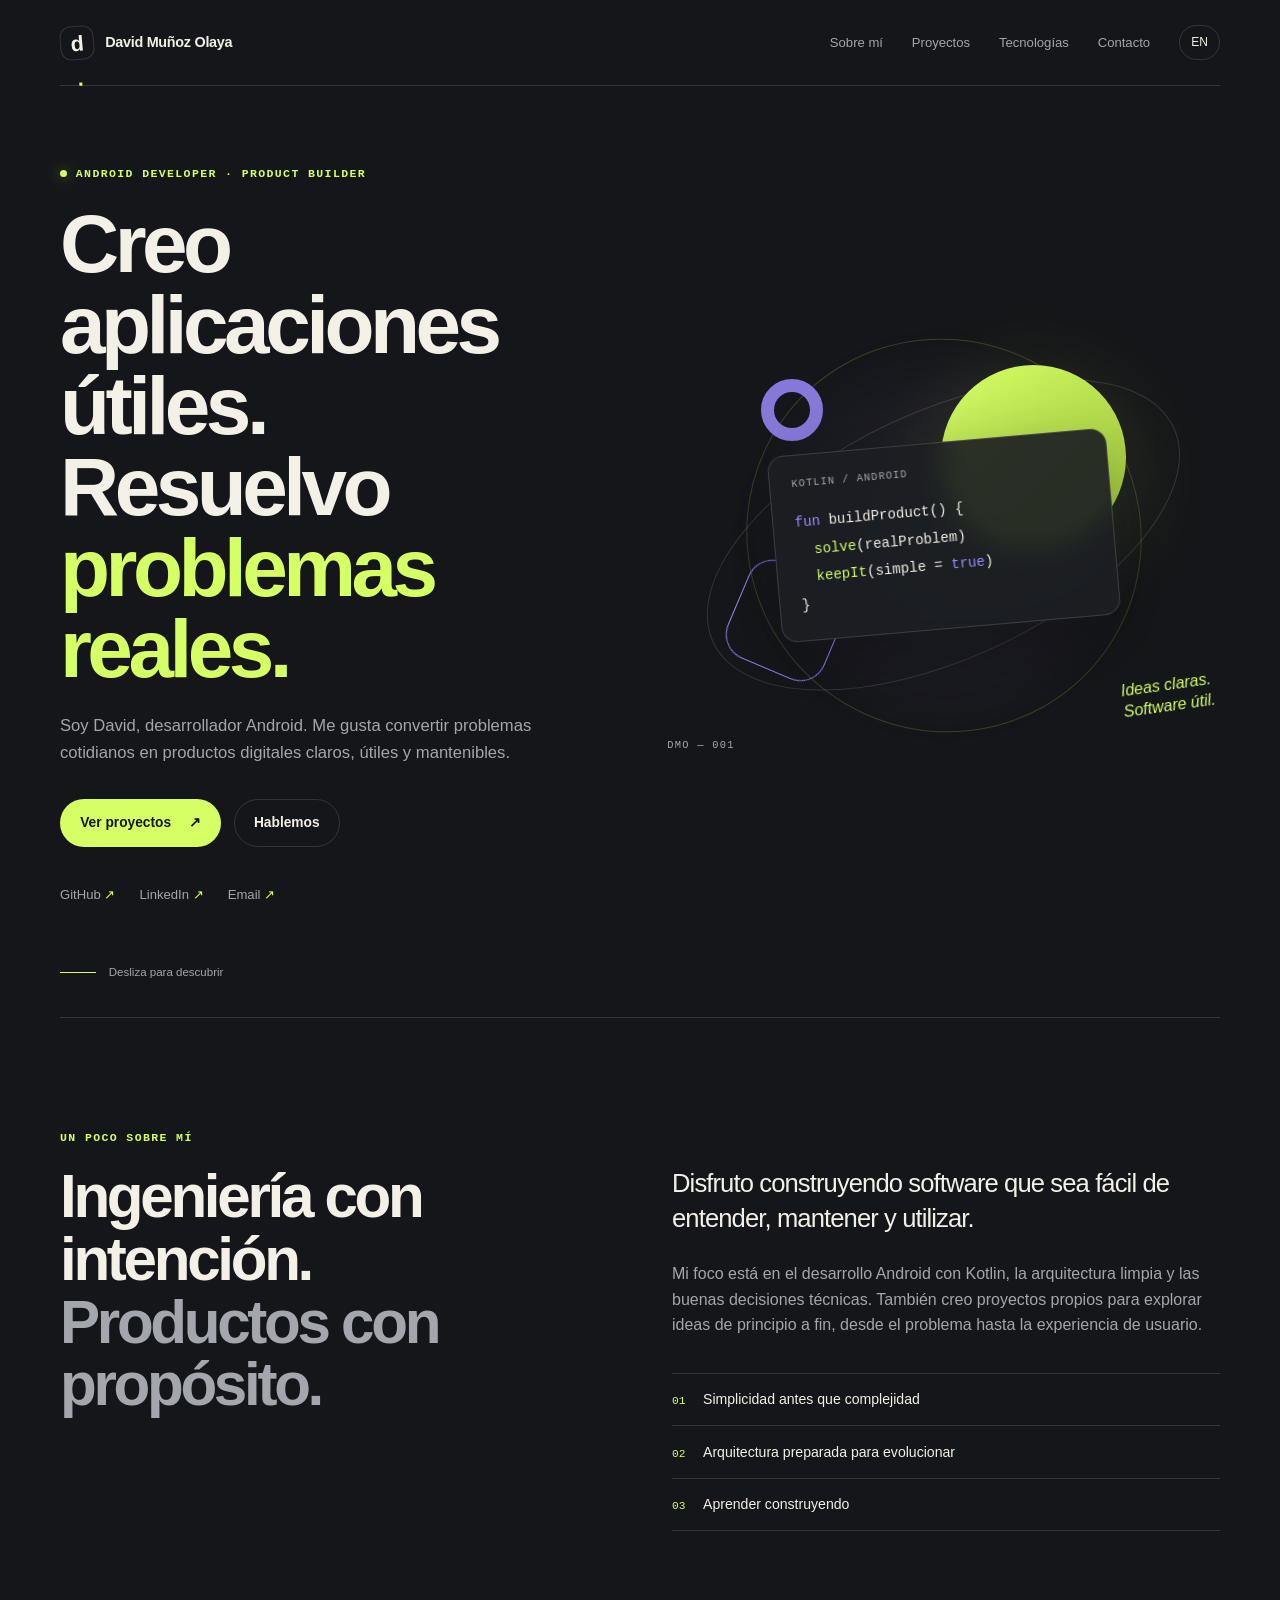
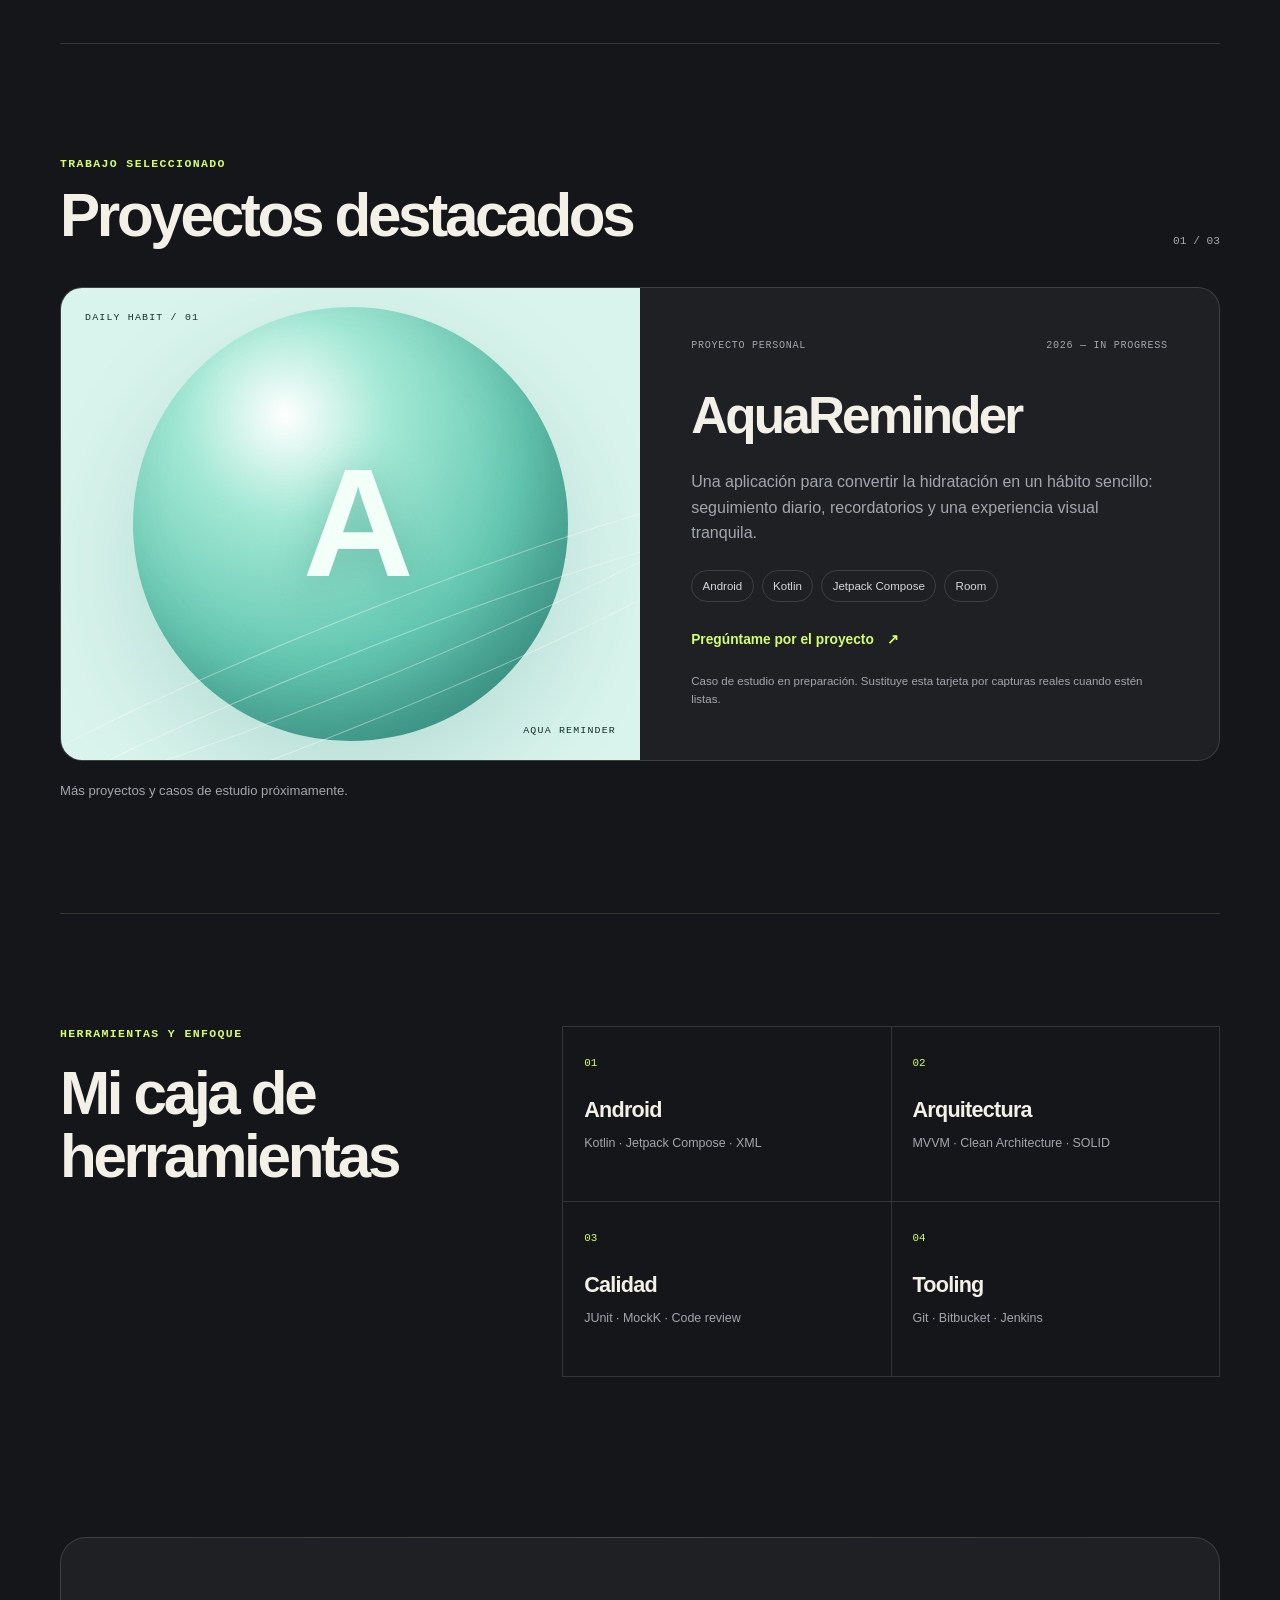
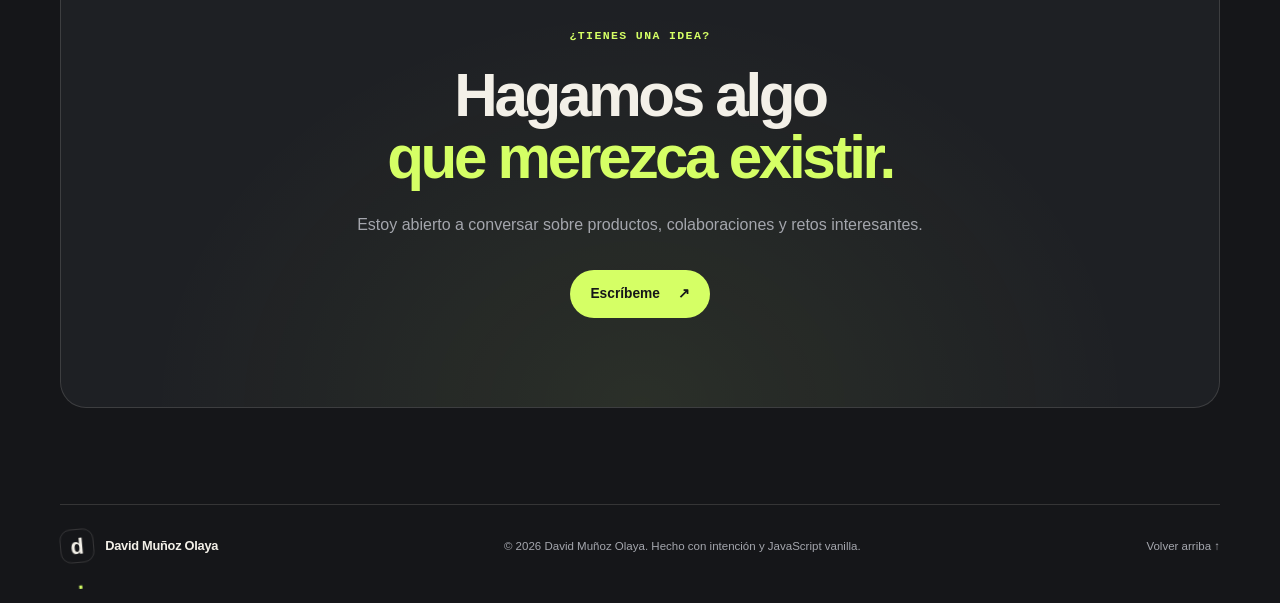
==== index.html @ 617e42a8 "Initial commit" ====
<!doctype html>
<html lang="es">
<head>
  <meta charset="utf-8">
  <meta name="viewport" content="width=device-width, initial-scale=1">
  <meta name="description" content="David Muñoz Olaya, Android Developer. Desarrollo aplicaciones útiles, soluciones mantenibles y productos digitales.">
  <meta name="theme-color" content="#151619">
  <meta property="og:title" content="David Muñoz Olaya — Android Developer">
  <meta property="og:description" content="Building useful apps. Solving real problems.">
  <meta property="og:type" content="website">
  <title>David Muñoz Olaya — Android Developer</title>
  <link rel="icon" href="assets/favicon.svg" type="image/svg+xml">
  <link rel="stylesheet" href="css/styles.css">
  <script src="js/main.js" defer></script>
</head>
<body>
  <a class="skip-link" href="#main" data-i18n="skip">Saltar al contenido</a>

  <header class="site-header">
    <a class="brand" href="#home" aria-label="David Muñoz Olaya, inicio">
      <span class="brand-mark" aria-hidden="true">d<span>.</span></span>
      <span>David Muñoz Olaya</span>
    </a>
    <button class="menu-toggle" type="button" aria-expanded="false" aria-controls="primary-nav">
      <span class="sr-only" data-i18n="menu">Abrir menú</span><span></span><span></span>
    </button>
    <nav class="primary-nav" id="primary-nav" aria-label="Navegación principal">
      <a href="#about" data-i18n="navAbout">Sobre mí</a>
      <a href="#projects" data-i18n="navProjects">Proyectos</a>
      <a href="#toolbox" data-i18n="navToolbox">Tecnologías</a>
      <a href="#contact" data-i18n="navContact">Contacto</a>
      <button class="language-toggle" type="button" aria-label="Switch language">EN</button>
    </nav>
  </header>

  <main id="main">
    <section class="hero section-wrap" id="home" aria-labelledby="hero-title">
      <div class="hero-copy">
        <p class="eyebrow"><span class="status-dot"></span><span data-i18n="eyebrow">ANDROID DEVELOPER · PRODUCT BUILDER</span></p>
        <h1 id="hero-title" data-i18n-html="heroTitle">Creo aplicaciones útiles.<br>Resuelvo <span class="accent">problemas reales.</span></h1>
        <p class="hero-description" data-i18n="heroDescription">Soy David, desarrollador Android. Me gusta convertir problemas cotidianos en productos digitales claros, útiles y mantenibles.</p>
        <div class="hero-actions">
          <a class="button button-primary" href="#projects"><span data-i18n="ctaProjects">Ver proyectos</span><span aria-hidden="true">↗</span></a>
          <a class="button button-secondary" href="#contact" data-i18n="ctaContact">Hablemos</a>
        </div>
        <div class="social-links" aria-label="Enlaces profesionales">
          <a href="https://github.com/" target="_blank" rel="noreferrer">GitHub <span aria-hidden="true">↗</span></a>
          <a href="https://www.linkedin.com/" target="_blank" rel="noreferrer">LinkedIn <span aria-hidden="true">↗</span></a>
          <!-- TODO: replace with your real email address -->
          <a href="mailto:hello@example.com" data-i18n="emailLink">Email <span aria-hidden="true">↗</span></a>
        </div>
      </div>

      <div class="hero-art" aria-label="Composición gráfica abstracta">
        <div class="orbit orbit-one"></div>
        <div class="orbit orbit-two"></div>
        <div class="shape shape-circle"></div>
        <div class="shape shape-square"></div>
        <div class="shape shape-ring"></div>
        <div class="code-card">
          <span class="code-card-label">KOTLIN / ANDROID</span>
          <code><span class="code-purple">fun</span> buildProduct() {<br>&nbsp;&nbsp;<span class="code-green">solve</span>(realProblem)<br>&nbsp;&nbsp;<span class="code-green">keepIt</span>(simple = <span class="code-purple">true</span>)<br>}</code>
        </div>
        <p class="art-note" data-i18n="artNote">Ideas claras.<br>Software útil.</p>
        <span class="art-index">DMO — 001</span>
      </div>
      <a class="scroll-cue" href="#about"><span class="scroll-line"></span><span data-i18n="scroll">Desliza para descubrir</span></a>
    </section>

    <section class="section section-wrap about-section" id="about">
      <div class="section-heading">
        <p class="eyebrow" data-i18n="aboutEyebrow">UN POCO SOBRE MÍ</p>
        <h2 data-i18n-html="aboutTitle">Ingeniería con intención.<br><span class="muted">Productos con propósito.</span></h2>
      </div>
      <div class="about-content">
        <p class="about-lead" data-i18n="aboutLead">Disfruto construyendo software que sea fácil de entender, mantener y utilizar.</p>
        <p class="body-copy" data-i18n="aboutBody">Mi foco está en el desarrollo Android con Kotlin, la arquitectura limpia y las buenas decisiones técnicas. También creo proyectos propios para explorar ideas de principio a fin, desde el problema hasta la experiencia de usuario.</p>
        <div class="principles">
          <div><span>01</span><strong data-i18n="principleOne">Simplicidad antes que complejidad</strong></div>
          <div><span>02</span><strong data-i18n="principleTwo">Arquitectura preparada para evolucionar</strong></div>
          <div><span>03</span><strong data-i18n="principleThree">Aprender construyendo</strong></div>
        </div>
      </div>
    </section>

    <section class="section section-wrap projects-section" id="projects">
      <div class="section-topline">
        <div>
          <p class="eyebrow" data-i18n="projectsEyebrow">TRABAJO SELECCIONADO</p>
          <h2 data-i18n="projectsTitle">Proyectos destacados</h2>
        </div>
        <span class="section-count">01 / 03</span>
      </div>
      <article class="project-card">
        <div class="project-visual aqua-visual">
          <div class="aqua-orb"></div>
          <div class="aqua-drop">A</div>
          <div class="aqua-label aqua-label-top">DAILY HABIT / 01</div>
          <div class="aqua-label aqua-label-bottom">AQUA REMINDER</div>
          <div class="water-line water-line-one"></div>
          <div class="water-line water-line-two"></div>
        </div>
        <div class="project-details">
          <div class="project-meta"><span data-i18n="personalProject">PROYECTO PERSONAL</span><span>2026 — IN PROGRESS</span></div>
          <h3>AquaReminder</h3>
          <p data-i18n="aquaDescription">Una aplicación para convertir la hidratación en un hábito sencillo: seguimiento diario, recordatorios y una experiencia visual tranquila.</p>
          <ul class="tag-list" aria-label="Tecnologías">
            <li>Android</li><li>Kotlin</li><li>Jetpack Compose</li><li>Room</li>
          </ul>
          <a class="text-link" href="mailto:hello@example.com?subject=AquaReminder" data-i18n="aquaLink">Pregúntame por el proyecto <span aria-hidden="true">↗</span></a>
          <p class="project-note" data-i18n="projectNote">Caso de estudio en preparación. Sustituye esta tarjeta por capturas reales cuando estén listas.</p>
        </div>
      </article>
      <p class="coming-soon" data-i18n="moreProjects">Más proyectos y casos de estudio próximamente.</p>
    </section>

    <section class="section section-wrap toolbox-section" id="toolbox">
      <div class="section-heading">
        <p class="eyebrow" data-i18n="toolboxEyebrow">HERRAMIENTAS Y ENFOQUE</p>
        <h2 data-i18n="toolboxTitle">Mi caja de herramientas</h2>
      </div>
      <div class="toolbox-grid">
        <article class="toolbox-item"><span class="toolbox-number">01</span><h3>Android</h3><p>Kotlin · Jetpack Compose · XML</p></article>
        <article class="toolbox-item"><span class="toolbox-number">02</span><h3 data-i18n="toolboxArchitecture">Arquitectura</h3><p>MVVM · Clean Architecture · SOLID</p></article>
        <article class="toolbox-item"><span class="toolbox-number">03</span><h3 data-i18n="toolboxQuality">Calidad</h3><p>JUnit · MockK · Code review</p></article>
        <article class="toolbox-item"><span class="toolbox-number">04</span><h3>Tooling</h3><p>Git · Bitbucket · Jenkins</p></article>
      </div>
    </section>

    <section class="contact-section section-wrap" id="contact">
      <p class="eyebrow" data-i18n="contactEyebrow">¿TIENES UNA IDEA?</p>
      <h2 data-i18n-html="contactTitle">Hagamos algo<br><span class="accent">que merezca existir.</span></h2>
      <p data-i18n="contactDescription">Estoy abierto a conversar sobre productos, colaboraciones y retos interesantes.</p>
      <a class="button button-primary" href="mailto:hello@example.com" data-i18n="contactCta">Escríbeme <span aria-hidden="true">↗</span></a>
    </section>
  </main>

  <footer class="site-footer section-wrap">
    <a class="brand" href="#home"><span class="brand-mark">d<span>.</span></span><span>David Muñoz Olaya</span></a>
    <p>© <span id="year"></span> David Muñoz Olaya. <span data-i18n="footer">Hecho con intención y JavaScript vanilla.</span></p>
    <a href="#home" class="back-top" data-i18n="backTop">Volver arriba ↑</a>
  </footer>
</body>
</html>
---- css/styles.css ----
:root {
  color-scheme: dark;
  --bg: #151619;
  --surface: #1e2024;
  --surface-raised: #25272d;
  --text: #f3f0e8;
  --muted: #a4a6ad;
  --line: rgba(243, 240, 232, .14);
  --lime: #d5ff65;
  --violet: #9b8afb;
  --font-display: "Space Grotesk", "Arial", sans-serif;
  --font-body: "Inter", "Helvetica Neue", sans-serif;
  --font-mono: "SFMono-Regular", Consolas, monospace;
  --wrap: 1160px;
}
* { box-sizing: border-box; }
html { scroll-behavior: smooth; scroll-padding-top: 90px; }
body { margin: 0; background: var(--bg); color: var(--text); font-family: var(--font-body); line-height: 1.6; }
a { color: inherit; text-decoration: none; }
button { font: inherit; }
::selection { background: var(--lime); color: var(--bg); }
.skip-link { position: absolute; top: -60px; left: 1rem; z-index: 100; padding: .75rem 1rem; background: var(--lime); color: var(--bg); }
.skip-link:focus { top: 1rem; }
.sr-only { position: absolute; width: 1px; height: 1px; padding: 0; margin: -1px; overflow: hidden; clip: rect(0,0,0,0); white-space: nowrap; border: 0; }
.section-wrap { width: min(var(--wrap), calc(100% - 3rem)); margin-inline: auto; }
.site-header { width: min(var(--wrap), calc(100% - 3rem)); height: 86px; margin-inline: auto; display: flex; align-items: center; justify-content: space-between; border-bottom: 1px solid var(--line); }
.brand { display: inline-flex; align-items: center; gap: .7rem; font-size: .9rem; font-weight: 650; letter-spacing: -.02em; }
.brand-mark { display: grid; place-items: center; width: 34px; height: 34px; border: 1px solid var(--line); border-radius: 11px; font-family: var(--font-display); font-size: 1.35rem; font-weight: 700; transform: rotate(-5deg); }
.brand-mark span { color: var(--lime); }
.primary-nav { display: flex; align-items: center; gap: 1.8rem; font-size: .82rem; color: var(--muted); }
.primary-nav a:hover, .social-links a:hover, .back-top:hover { color: var(--lime); }
.language-toggle { border: 1px solid var(--line); border-radius: 999px; padding: .45rem .7rem; color: var(--text); background: transparent; cursor: pointer; font-size: .75rem; }
.menu-toggle { display: none; }
.hero { min-height: min(760px, calc(100svh - 86px)); display: grid; grid-template-columns: 1.02fr .98fr; align-items: center; position: relative; padding-block: 5rem 7rem; gap: 2rem; }
.hero-copy { position: relative; z-index: 2; animation: enter-up .8s both; }
.eyebrow { margin: 0 0 1.3rem; color: var(--lime); font: 600 .72rem/1.4 var(--font-mono); letter-spacing: .12em; }
.status-dot { display: inline-block; width: 7px; height: 7px; margin-right: .55rem; border-radius: 50%; background: var(--lime); box-shadow: 0 0 14px #d5ff6580; }
h1, h2, h3, p { margin-top: 0; }
h1, h2, h3 { font-family: var(--font-display); letter-spacing: -.055em; }
h1 { max-width: 720px; margin-bottom: 1.5rem; font-size: clamp(3.2rem, 6.4vw, 6.2rem); line-height: .99; font-weight: 650; }
.accent { color: var(--lime); }
.hero-description { max-width: 510px; color: var(--muted); font-size: clamp(1rem, 1.3vw, 1.12rem); }
.hero-actions { display: flex; flex-wrap: wrap; gap: .8rem; margin-top: 2rem; }
.button { min-height: 48px; display: inline-flex; align-items: center; justify-content: center; gap: 1.1rem; padding: .75rem 1.2rem; border: 1px solid transparent; border-radius: 999px; font-size: .86rem; font-weight: 650; transition: transform .2s ease, background .2s ease, border-color .2s ease; }
.button:hover { transform: translateY(-3px); }
.button-primary { background: var(--lime); color: var(--bg); }
.button-primary:hover { background: #e2ff91; }
.button-secondary { border-color: var(--line); }
.button-secondary:hover { border-color: var(--lime); }
.social-links { display: flex; gap: 1.5rem; margin-top: 2.3rem; color: var(--muted); font-size: .82rem; }
.social-links span { color: var(--lime); }
.hero-art { position: relative; min-height: 460px; display: grid; place-items: center; isolation: isolate; }
.hero-art::before { content: ""; position: absolute; width: 75%; aspect-ratio: 1; border-radius: 50%; background: radial-gradient(circle, #d5ff651a 0, #9b8afb0d 42%, transparent 70%); filter: blur(8px); z-index: -2; }
.orbit { position: absolute; border: 1px solid var(--line); border-radius: 50%; transform: rotate(-25deg); }
.orbit-one { width: 92%; height: 54%; animation: orbit-drift 14s ease-in-out infinite alternate; }
.orbit-two { width: 72%; height: 85%; transform: rotate(38deg); border-color: #d5ff652e; animation: orbit-drift 17s ease-in-out infinite alternate-reverse; }
.shape { position: absolute; will-change: transform; }
.shape-circle { width: 185px; aspect-ratio: 1; top: 13%; right: 17%; border-radius: 50%; background: linear-gradient(135deg, var(--lime), #a2c83c); box-shadow: 0 20px 90px #d5ff6526; animation: float 7s ease-in-out infinite; }
.shape-square { width: 105px; height: 105px; left: 12%; bottom: 20%; border: 1px solid var(--violet); border-radius: 26px; transform: rotate(23deg); animation: square-float 9s ease-in-out infinite; }
.shape-ring { width: 62px; aspect-ratio: 1; left: 17%; top: 16%; border: 13px solid var(--violet); border-radius: 50%; opacity: .85; animation: float 6s ease-in-out infinite reverse; }
.code-card { position: relative; z-index: 1; width: min(340px, 82%); padding: 1.35rem; border: 1px solid #ffffff24; border-radius: 16px; background: #1b1d21e8; box-shadow: 0 25px 80px #0005; transform: rotate(-5deg); backdrop-filter: blur(12px); animation: card-enter 1s .15s both; }
.code-card-label { display: block; margin-bottom: 1.2rem; color: var(--muted); font: .65rem var(--font-mono); letter-spacing: .1em; }
.code-card code { font: .88rem/1.9 var(--font-mono); }
.code-purple { color: var(--violet); }.code-green { color: var(--lime); }
.art-note { position: absolute; right: 1%; bottom: 7%; color: var(--lime); font: italic 1rem/1.3 var(--font-display); transform: rotate(-8deg); }
.art-index { position: absolute; left: 0; bottom: 3%; color: var(--muted); font: .65rem var(--font-mono); letter-spacing: .12em; }
.scroll-cue { position: absolute; bottom: 2.2rem; left: 0; display: flex; align-items: center; gap: .8rem; color: var(--muted); font-size: .72rem; }
.scroll-line { width: 36px; height: 1px; background: var(--lime); }
.section { padding-block: 7rem; border-top: 1px solid var(--line); }
.section-heading { max-width: 720px; }
h2 { margin-bottom: 0; font-size: clamp(2.4rem, 4.7vw, 4.5rem); line-height: 1.04; }
.muted { color: var(--muted); }
.about-section { display: grid; grid-template-columns: 1fr 1fr; gap: 4rem; }
.about-content { padding-top: 2.3rem; }
.about-lead { font: 500 clamp(1.3rem, 2vw, 1.8rem)/1.35 var(--font-display); letter-spacing: -.035em; }
.body-copy { color: var(--muted); max-width: 590px; }
.principles { margin-top: 2.2rem; border-top: 1px solid var(--line); }
.principles div { display: flex; gap: 1.1rem; align-items: baseline; padding: .9rem 0; border-bottom: 1px solid var(--line); font-size: .88rem; }
.principles span { color: var(--lime); font: .7rem var(--font-mono); }
.principles strong { font-weight: 500; }
.projects-section { border-top: 1px solid var(--line); }
.section-topline { display: flex; align-items: end; justify-content: space-between; margin-bottom: 2.5rem; }
.section-topline .eyebrow { margin-bottom: .8rem; }
.section-count { color: var(--muted); font: .7rem var(--font-mono); }
.project-card { display: grid; grid-template-columns: 1fr 1fr; min-height: 420px; border: 1px solid var(--line); border-radius: 22px; overflow: hidden; background: var(--surface); }
.project-visual { position: relative; min-height: 360px; overflow: hidden; background: #d9f4ec; color: #152d2a; display: grid; place-items: center; isolation: isolate; }
.aqua-orb { position: absolute; width: 75%; aspect-ratio: 1; border-radius: 50%; background: radial-gradient(circle at 35% 25%, #fff 0, #a2e8d4 24%, #65c8b2 57%, #2c8279 100%); box-shadow: inset -25px -35px 60px #174f4730, 0 40px 100px #2c827930; animation: aqua-breathe 7s ease-in-out infinite; }
.aqua-drop { position: relative; z-index: 1; font: 600 clamp(5rem, 12vw, 10rem)/1 var(--font-display); letter-spacing: -.1em; color: #f3fff9; text-shadow: 0 8px 40px #1c70634d; }
.aqua-label { position: absolute; z-index: 2; font: .62rem var(--font-mono); letter-spacing: .12em; }
.aqua-label-top { top: 1.5rem; left: 1.5rem; }.aqua-label-bottom { bottom: 1.5rem; right: 1.5rem; }
.water-line { position: absolute; width: 140%; height: 70px; border: 1px solid #ffffff65; border-radius: 50%; transform: rotate(-22deg); }
.water-line-one { bottom: 15%; }.water-line-two { bottom: 7%; }
.project-details { align-self: center; padding: clamp(1.5rem, 4vw, 3.2rem); }
.project-meta { display: flex; flex-wrap: wrap; gap: .6rem 1rem; justify-content: space-between; color: var(--muted); font: .63rem var(--font-mono); letter-spacing: .07em; }
.project-details h3 { margin: 1.5rem 0 .8rem; font-size: clamp(2.3rem, 4vw, 3.8rem); }
.project-details > p:not(.project-note) { color: var(--muted); }
.tag-list { display: flex; flex-wrap: wrap; gap: .5rem; padding: 0; margin: 1.5rem 0; list-style: none; }
.tag-list li { padding: .35rem .65rem; border: 1px solid var(--line); border-radius: 999px; color: #d6d7dc; font-size: .72rem; }
.text-link { display: inline-flex; gap: .8rem; color: var(--lime); font-size: .86rem; font-weight: 600; }
.project-note { margin: 1.3rem 0 0; color: var(--muted); font-size: .72rem; }
.coming-soon { margin: 1.2rem 0 0; color: var(--muted); font-size: .82rem; }
.toolbox-section { display: grid; grid-template-columns: .8fr 1.2fr; gap: 4rem; }
.toolbox-grid { display: grid; grid-template-columns: repeat(2, 1fr); border-top: 1px solid var(--line); border-left: 1px solid var(--line); }
.toolbox-item { min-height: 175px; padding: 1.3rem; border-right: 1px solid var(--line); border-bottom: 1px solid var(--line); }
.toolbox-number { color: var(--lime); font: .68rem var(--font-mono); }
.toolbox-item h3 { margin: 1.2rem 0 .4rem; font-size: 1.35rem; letter-spacing: -.035em; }
.toolbox-item p { margin: 0; color: var(--muted); font-size: .78rem; }
.contact-section { margin-block: 3rem 6rem; padding: clamp(2rem, 7vw, 6rem); text-align: center; border: 1px solid var(--line); border-radius: 26px; background: radial-gradient(ellipse at 50% 100%, #d5ff6512, transparent 60%), var(--surface); }
.contact-section h2 { margin-bottom: 1.4rem; }
.contact-section > p:not(.eyebrow) { color: var(--muted); margin-bottom: 2rem; }
.site-footer { display: flex; align-items: center; justify-content: space-between; gap: 1rem; padding-block: 1.5rem 2.5rem; border-top: 1px solid var(--line); color: var(--muted); font-size: .72rem; }
.site-footer p { margin: 0; }.site-footer .brand { color: var(--text); font-size: .8rem; }.back-top { white-space: nowrap; }
.reveal { opacity: 0; transform: translateY(22px); transition: opacity .7s ease, transform .7s cubic-bezier(.2,.7,.2,1); }
.reveal.is-visible { opacity: 1; transform: translateY(0); }
:focus-visible { outline: 2px solid var(--lime); outline-offset: 4px; }
@keyframes enter-up { from { opacity: 0; transform: translateY(24px); } to { opacity: 1; transform: translateY(0); } }
@keyframes card-enter { from { opacity: 0; transform: translateY(18px) rotate(-5deg); } to { opacity: 1; transform: translateY(0) rotate(-5deg); } }
@keyframes float { 0%,100% { translate: 0 0; } 50% { translate: 0 -18px; } }
@keyframes square-float { 0%,100% { translate: 0 0; rotate: 23deg; } 50% { translate: 10px -15px; rotate: 35deg; } }
@keyframes orbit-drift { from { translate: -8px 3px; scale: .98; } to { translate: 8px -4px; scale: 1.02; } }
@keyframes aqua-breathe { 0%,100% { transform: scale(.97) translateY(0); } 50% { transform: scale(1.03) translateY(-8px); } }
@media (max-width: 850px) {
  .hero { grid-template-columns: 1fr; padding-top: 5rem; gap: 1rem; }
  .hero-art { min-height: 380px; }
  .hero-copy { max-width: 760px; }
  .about-section, .toolbox-section { grid-template-columns: 1fr; gap: 2rem; }
  .about-content { padding-top: 0; }
  .project-card { grid-template-columns: 1fr; }
  .project-visual { min-height: 320px; }
  .toolbox-section .section-heading { max-width: 650px; }
}
@media (max-width: 620px) {
  .section-wrap, .site-header { width: min(100% - 2rem, var(--wrap)); }
  .site-header { height: 72px; }
  .menu-toggle { display: flex; flex-direction: column; gap: 5px; padding: .7rem; border: 1px solid var(--line); border-radius: 10px; background: transparent; }
  .menu-toggle > span:not(.sr-only) { display: block; width: 18px; height: 1px; background: var(--text); }
  .primary-nav { display: none; position: absolute; top: 72px; left: 1rem; right: 1rem; z-index: 10; padding: 1rem; flex-direction: column; align-items: stretch; gap: 0; background: var(--surface-raised); border: 1px solid var(--line); border-radius: 14px; }
  .primary-nav.is-open { display: flex; }
  .primary-nav a, .primary-nav button { padding: .8rem; }
  .language-toggle { align-self: flex-start; margin: .5rem .8rem; }
  .hero { min-height: auto; padding-block: 4.5rem 5rem; }
  h1 { font-size: clamp(3.05rem, 14vw, 5rem); }
  .hero-art { min-height: 300px; }
  .shape-circle { width: 140px; }.shape-square { width: 75px; height: 75px; border-radius: 18px; }.shape-ring { width: 45px; border-width: 9px; }
  .code-card { width: min(300px, 84%); padding: 1rem; }.code-card code { font-size: .75rem; }
  .art-note { font-size: .82rem; }.scroll-cue { bottom: 1.4rem; }
  .section { padding-block: 4.5rem; }
  .section-topline { align-items: start; gap: 1rem; }
  .section-count { padding-top: .3rem; }
  .project-visual { min-height: 270px; }
  .project-details { padding: 1.4rem; }
  .project-meta { font-size: .58rem; }
  .toolbox-grid { grid-template-columns: 1fr 1fr; }
  .toolbox-item { min-height: 155px; padding: .9rem; }
  .toolbox-item h3 { font-size: 1.1rem; }
  .toolbox-item p { font-size: .7rem; }
  .contact-section { margin-block: 1rem 3rem; padding: 2.2rem 1.2rem; }
  .site-footer { flex-wrap: wrap; }
  .site-footer p { order: 3; width: 100%; }
}
@media (prefers-reduced-motion: reduce) {
  *, *::before, *::after { scroll-behavior: auto !important; animation-duration: .01ms !important; animation-iteration-count: 1 !important; transition-duration: .01ms !important; }
  .reveal { opacity: 1; transform: none; }
}
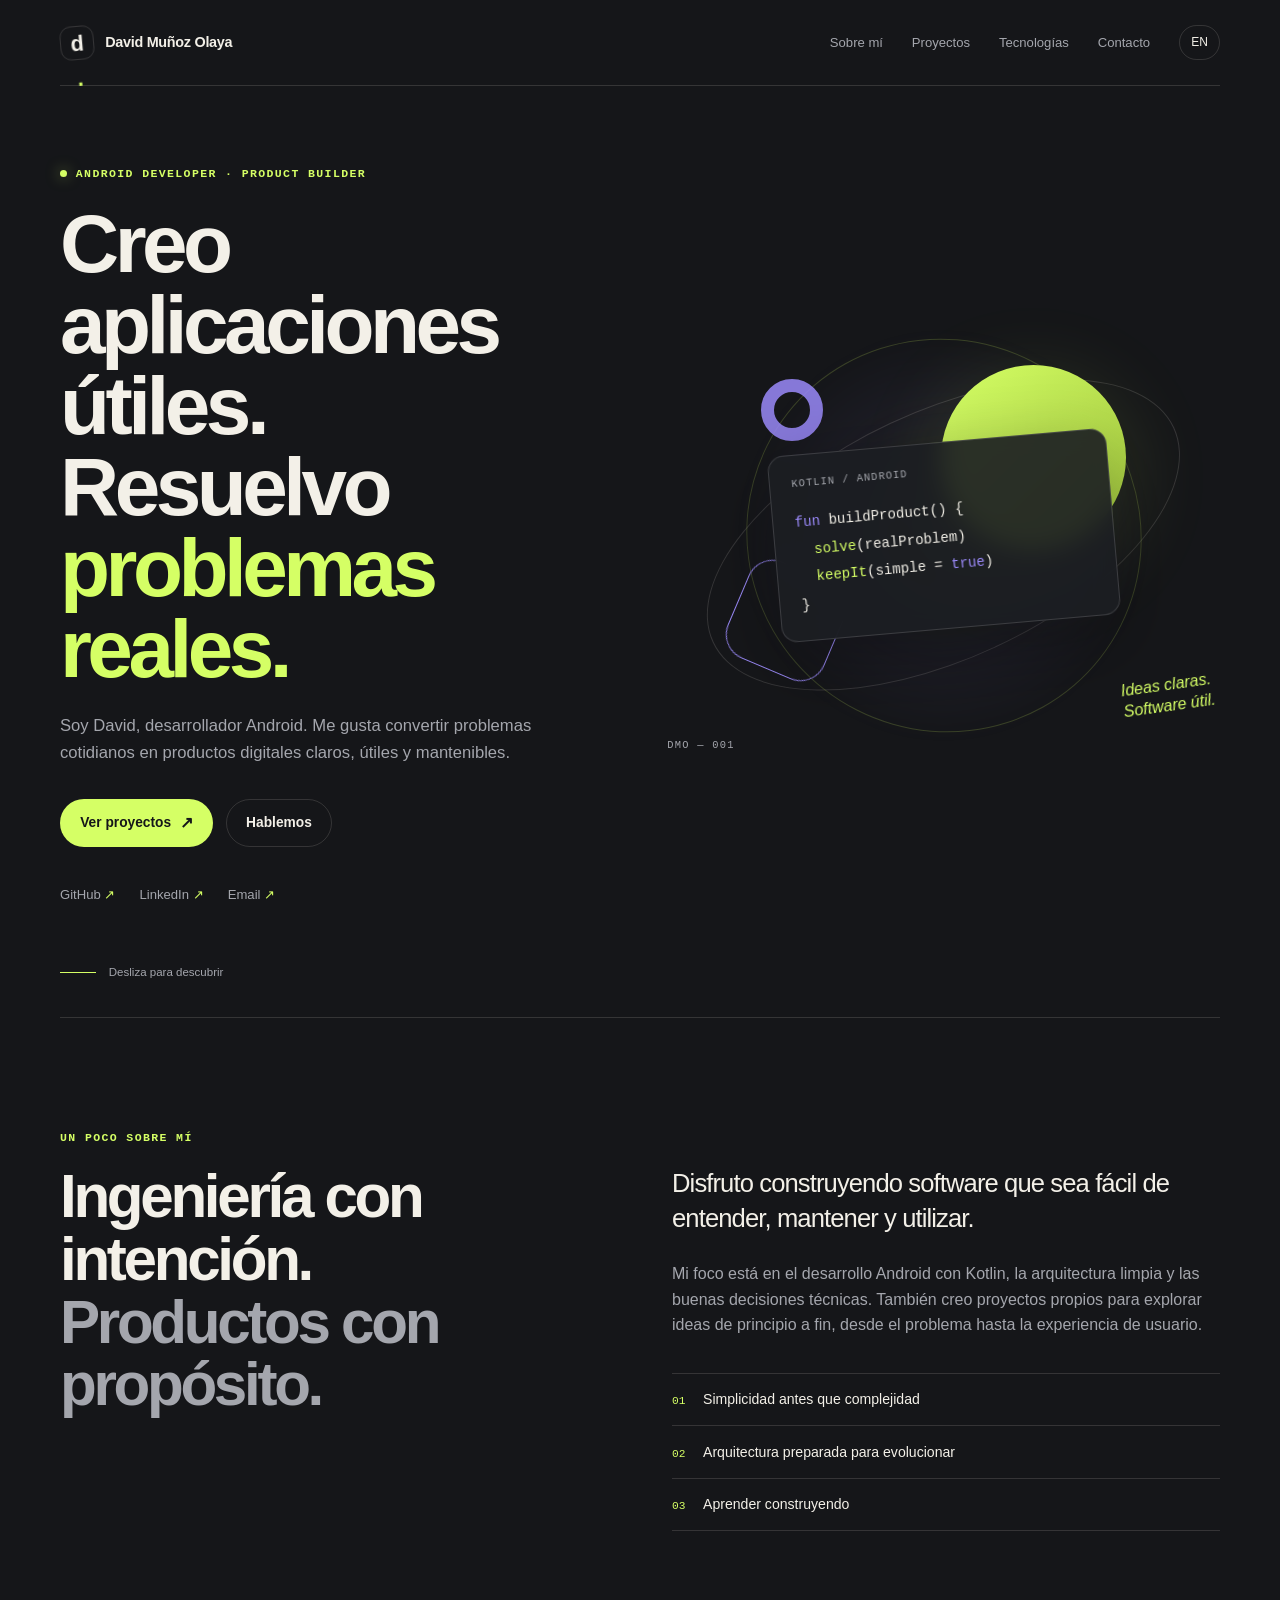
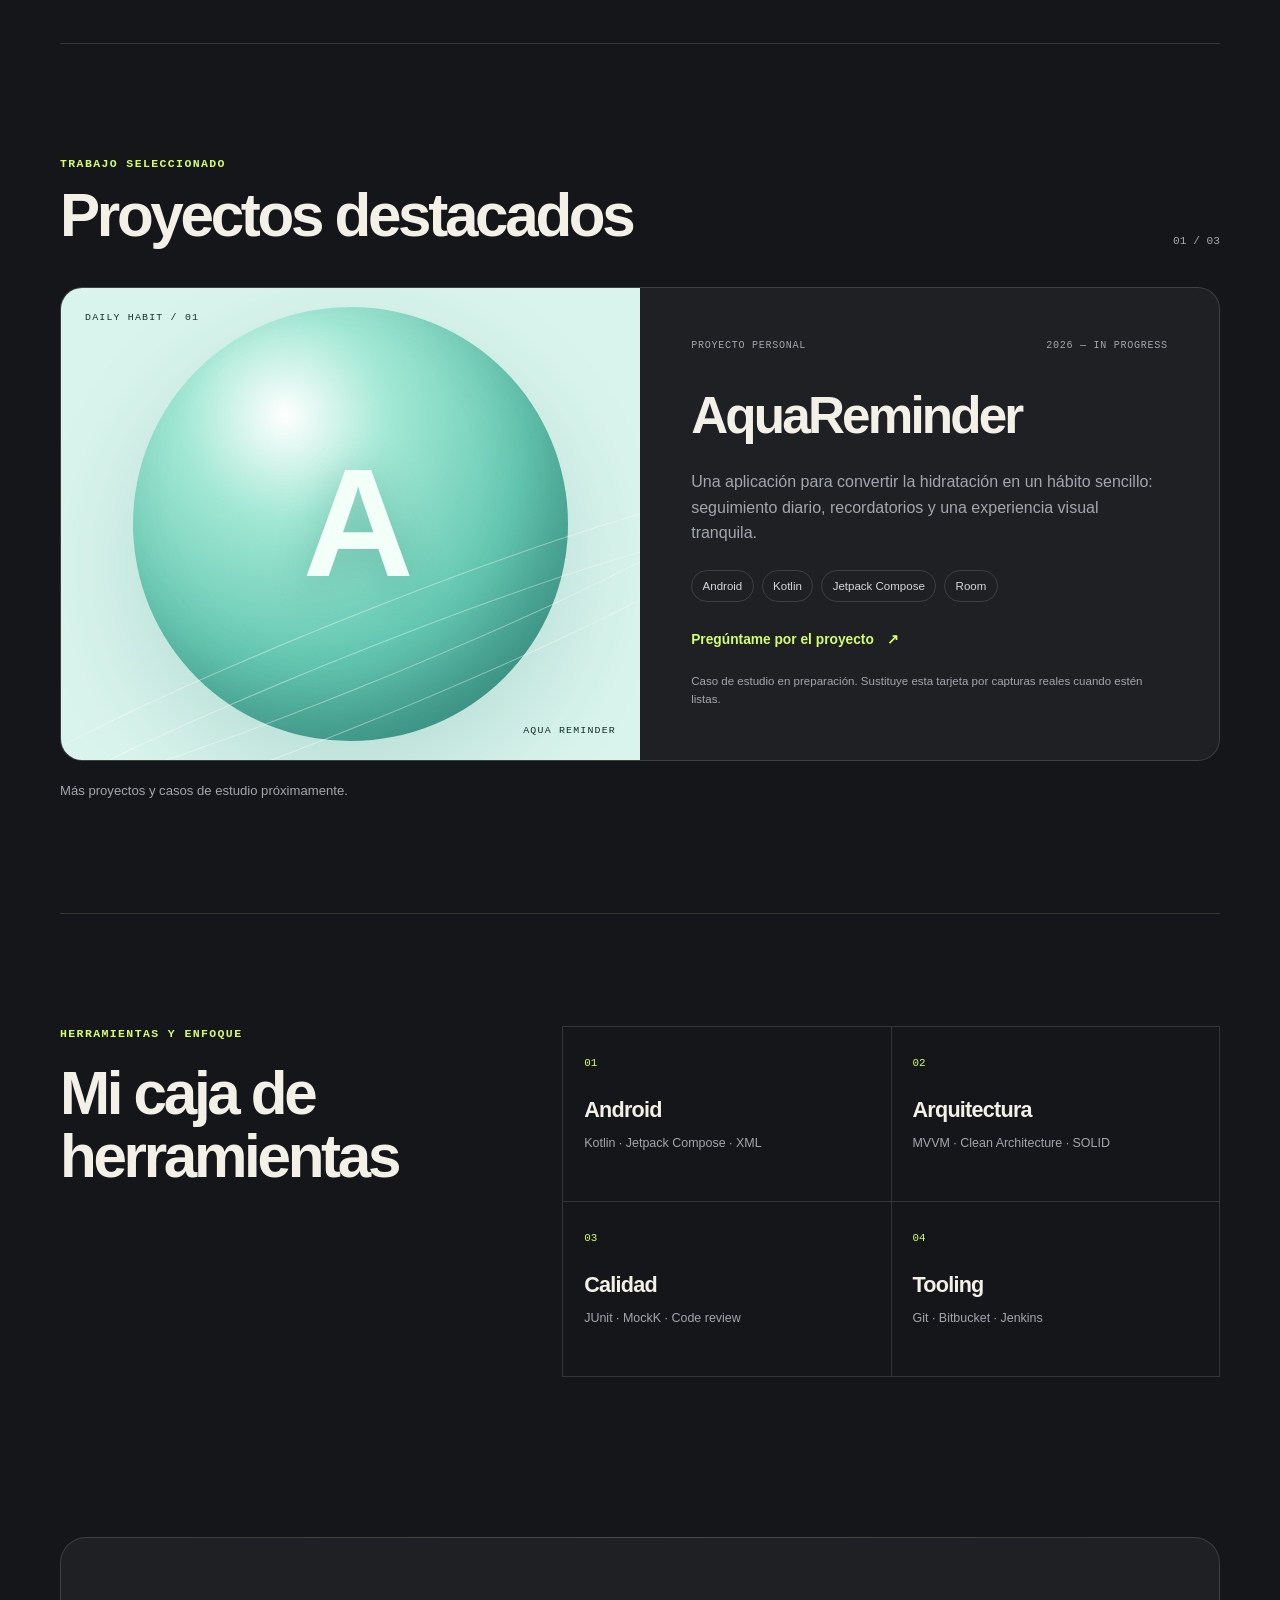
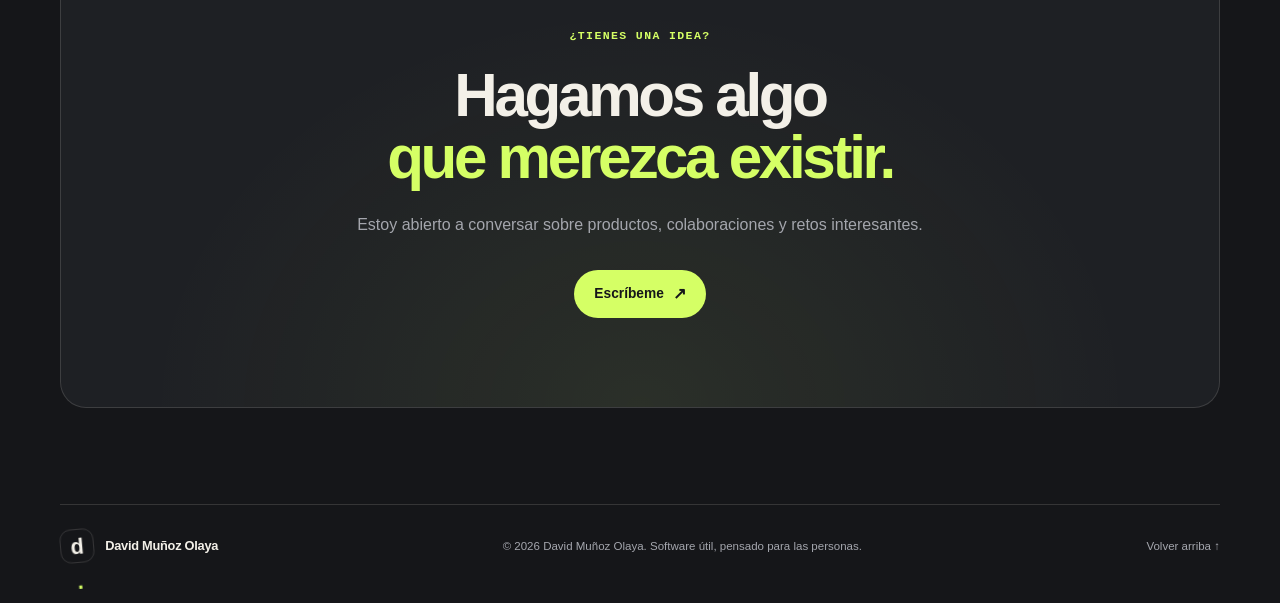
==== commit 6cee1d2c: "Modified portfolio" ====
--- a/index.html
+++ b/index.html
@@ -9,7 +9,7 @@
   <meta property="og:description" content="Building useful apps. Solving real problems.">
   <meta property="og:type" content="website">
   <title>David Muñoz Olaya — Android Developer</title>
-  <link rel="icon" href="assets/favicon.svg" type="image/svg+xml">
+  <link rel="icon" href="assets/favicon.png" type="image/png">
   <link rel="stylesheet" href="css/styles.css">
   <script src="js/main.js" defer></script>
 </head>
@@ -40,14 +40,14 @@
         <h1 id="hero-title" data-i18n-html="heroTitle">Creo aplicaciones útiles.<br>Resuelvo <span class="accent">problemas reales.</span></h1>
         <p class="hero-description" data-i18n="heroDescription">Soy David, desarrollador Android. Me gusta convertir problemas cotidianos en productos digitales claros, útiles y mantenibles.</p>
         <div class="hero-actions">
-          <a class="button button-primary" href="#projects"><span data-i18n="ctaProjects">Ver proyectos</span><span aria-hidden="true">↗</span></a>
+          <a class="button button-primary" href="#projects"><span data-i18n="ctaProjects">Ver proyectos</span><span class="button-arrow" aria-hidden="true">↗</span></a>
           <a class="button button-secondary" href="#contact" data-i18n="ctaContact">Hablemos</a>
         </div>
         <div class="social-links" aria-label="Enlaces profesionales">
           <a href="https://github.com/" target="_blank" rel="noreferrer">GitHub <span aria-hidden="true">↗</span></a>
           <a href="https://www.linkedin.com/" target="_blank" rel="noreferrer">LinkedIn <span aria-hidden="true">↗</span></a>
           <!-- TODO: replace with your real email address -->
-          <a href="mailto:hello@example.com" data-i18n="emailLink">Email <span aria-hidden="true">↗</span></a>
+          <a href="mailto:hello@example.com" data-i18n-html="emailLink">Email <span aria-hidden="true">↗</span></a>
         </div>
       </div>
 
@@ -61,7 +61,7 @@
           <span class="code-card-label">KOTLIN / ANDROID</span>
           <code><span class="code-purple">fun</span> buildProduct() {<br>&nbsp;&nbsp;<span class="code-green">solve</span>(realProblem)<br>&nbsp;&nbsp;<span class="code-green">keepIt</span>(simple = <span class="code-purple">true</span>)<br>}</code>
         </div>
-        <p class="art-note" data-i18n="artNote">Ideas claras.<br>Software útil.</p>
+        <p class="art-note" data-i18n-html="artNote">Ideas claras.<br>Software útil.</p>
         <span class="art-index">DMO — 001</span>
       </div>
       <a class="scroll-cue" href="#about"><span class="scroll-line"></span><span data-i18n="scroll">Desliza para descubrir</span></a>
@@ -107,7 +107,7 @@
           <ul class="tag-list" aria-label="Tecnologías">
             <li>Android</li><li>Kotlin</li><li>Jetpack Compose</li><li>Room</li>
           </ul>
-          <a class="text-link" href="mailto:hello@example.com?subject=AquaReminder" data-i18n="aquaLink">Pregúntame por el proyecto <span aria-hidden="true">↗</span></a>
+          <a class="text-link" href="mailto:hello@example.com?subject=AquaReminder" data-i18n-html="aquaLink">Pregúntame por el proyecto <span aria-hidden="true">↗</span></a>
           <p class="project-note" data-i18n="projectNote">Caso de estudio en preparación. Sustituye esta tarjeta por capturas reales cuando estén listas.</p>
         </div>
       </article>
@@ -131,13 +131,13 @@
       <p class="eyebrow" data-i18n="contactEyebrow">¿TIENES UNA IDEA?</p>
       <h2 data-i18n-html="contactTitle">Hagamos algo<br><span class="accent">que merezca existir.</span></h2>
       <p data-i18n="contactDescription">Estoy abierto a conversar sobre productos, colaboraciones y retos interesantes.</p>
-      <a class="button button-primary" href="mailto:hello@example.com" data-i18n="contactCta">Escríbeme <span aria-hidden="true">↗</span></a>
+      <a class="button button-primary" href="mailto:dmolaya.dev@gmail.com" data-i18n-html="contactCta">Escríbeme <span class="button-arrow" aria-hidden="true">↗</span></a>
     </section>
   </main>
 
   <footer class="site-footer section-wrap">
     <a class="brand" href="#home"><span class="brand-mark">d<span>.</span></span><span>David Muñoz Olaya</span></a>
-    <p>© <span id="year"></span> David Muñoz Olaya. <span data-i18n="footer">Hecho con intención y JavaScript vanilla.</span></p>
+    <p>© <span id="year"></span> David Muñoz Olaya. <span data-i18n="footer">Software útil, pensado para las personas.</span></p>
     <a href="#home" class="back-top" data-i18n="backTop">Volver arriba ↑</a>
   </footer>
 </body>
--- a/css/styles.css
+++ b/css/styles.css
@@ -23,7 +23,7 @@
 .skip-link:focus { top: 1rem; }
 .sr-only { position: absolute; width: 1px; height: 1px; padding: 0; margin: -1px; overflow: hidden; clip: rect(0,0,0,0); white-space: nowrap; border: 0; }
 .section-wrap { width: min(var(--wrap), calc(100% - 3rem)); margin-inline: auto; }
-.site-header { width: min(var(--wrap), calc(100% - 3rem)); height: 86px; margin-inline: auto; display: flex; align-items: center; justify-content: space-between; border-bottom: 1px solid var(--line); }
+.site-header { position: sticky; top: 0; z-index: 20; width: min(var(--wrap), calc(100% - 3rem)); height: 86px; margin-inline: auto; display: flex; align-items: center; justify-content: space-between; border-bottom: 1px solid var(--line); background: var(--bg); }
 .brand { display: inline-flex; align-items: center; gap: .7rem; font-size: .9rem; font-weight: 650; letter-spacing: -.02em; }
 .brand-mark { display: grid; place-items: center; width: 34px; height: 34px; border: 1px solid var(--line); border-radius: 11px; font-family: var(--font-display); font-size: 1.35rem; font-weight: 700; transform: rotate(-5deg); }
 .brand-mark span { color: var(--lime); }
@@ -41,8 +41,10 @@
 .accent { color: var(--lime); }
 .hero-description { max-width: 510px; color: var(--muted); font-size: clamp(1rem, 1.3vw, 1.12rem); }
 .hero-actions { display: flex; flex-wrap: wrap; gap: .8rem; margin-top: 2rem; }
-.button { min-height: 48px; display: inline-flex; align-items: center; justify-content: center; gap: 1.1rem; padding: .75rem 1.2rem; border: 1px solid transparent; border-radius: 999px; font-size: .86rem; font-weight: 650; transition: transform .2s ease, background .2s ease, border-color .2s ease; }
+.button { min-height: 48px; display: inline-flex; align-items: center; justify-content: center; gap: .55rem; padding: .75rem 1.2rem; border: 1px solid transparent; border-radius: 999px; font-size: .86rem; font-weight: 650; transition: transform .2s ease, background .2s ease, border-color .2s ease; }
 .button:hover { transform: translateY(-3px); }
+.button-arrow { display: inline-block; font-size: 1rem; font-weight: 700; line-height: 1; transition: transform .2s ease; }
+.button:hover .button-arrow { transform: translateX(3px); }
 .button-primary { background: var(--lime); color: var(--bg); }
 .button-primary:hover { background: #e2ff91; }
 .button-secondary { border-color: var(--line); }
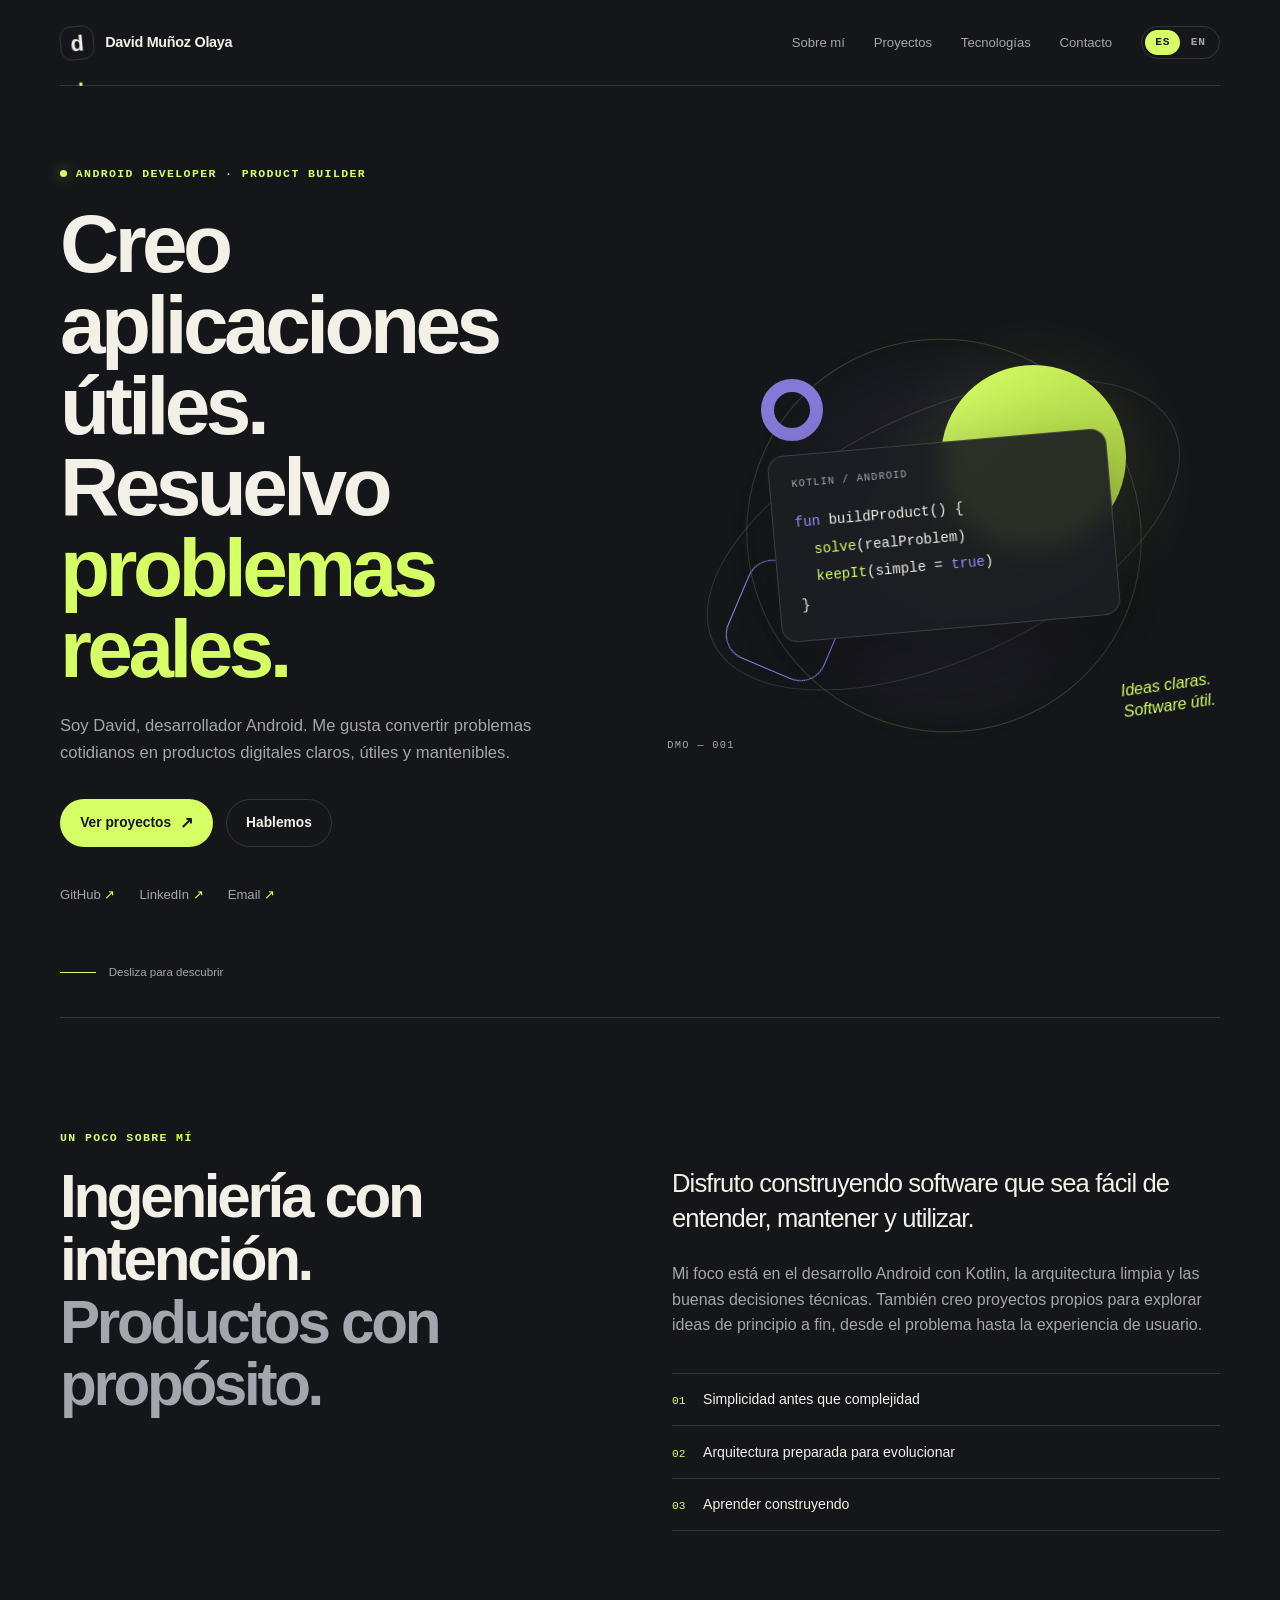
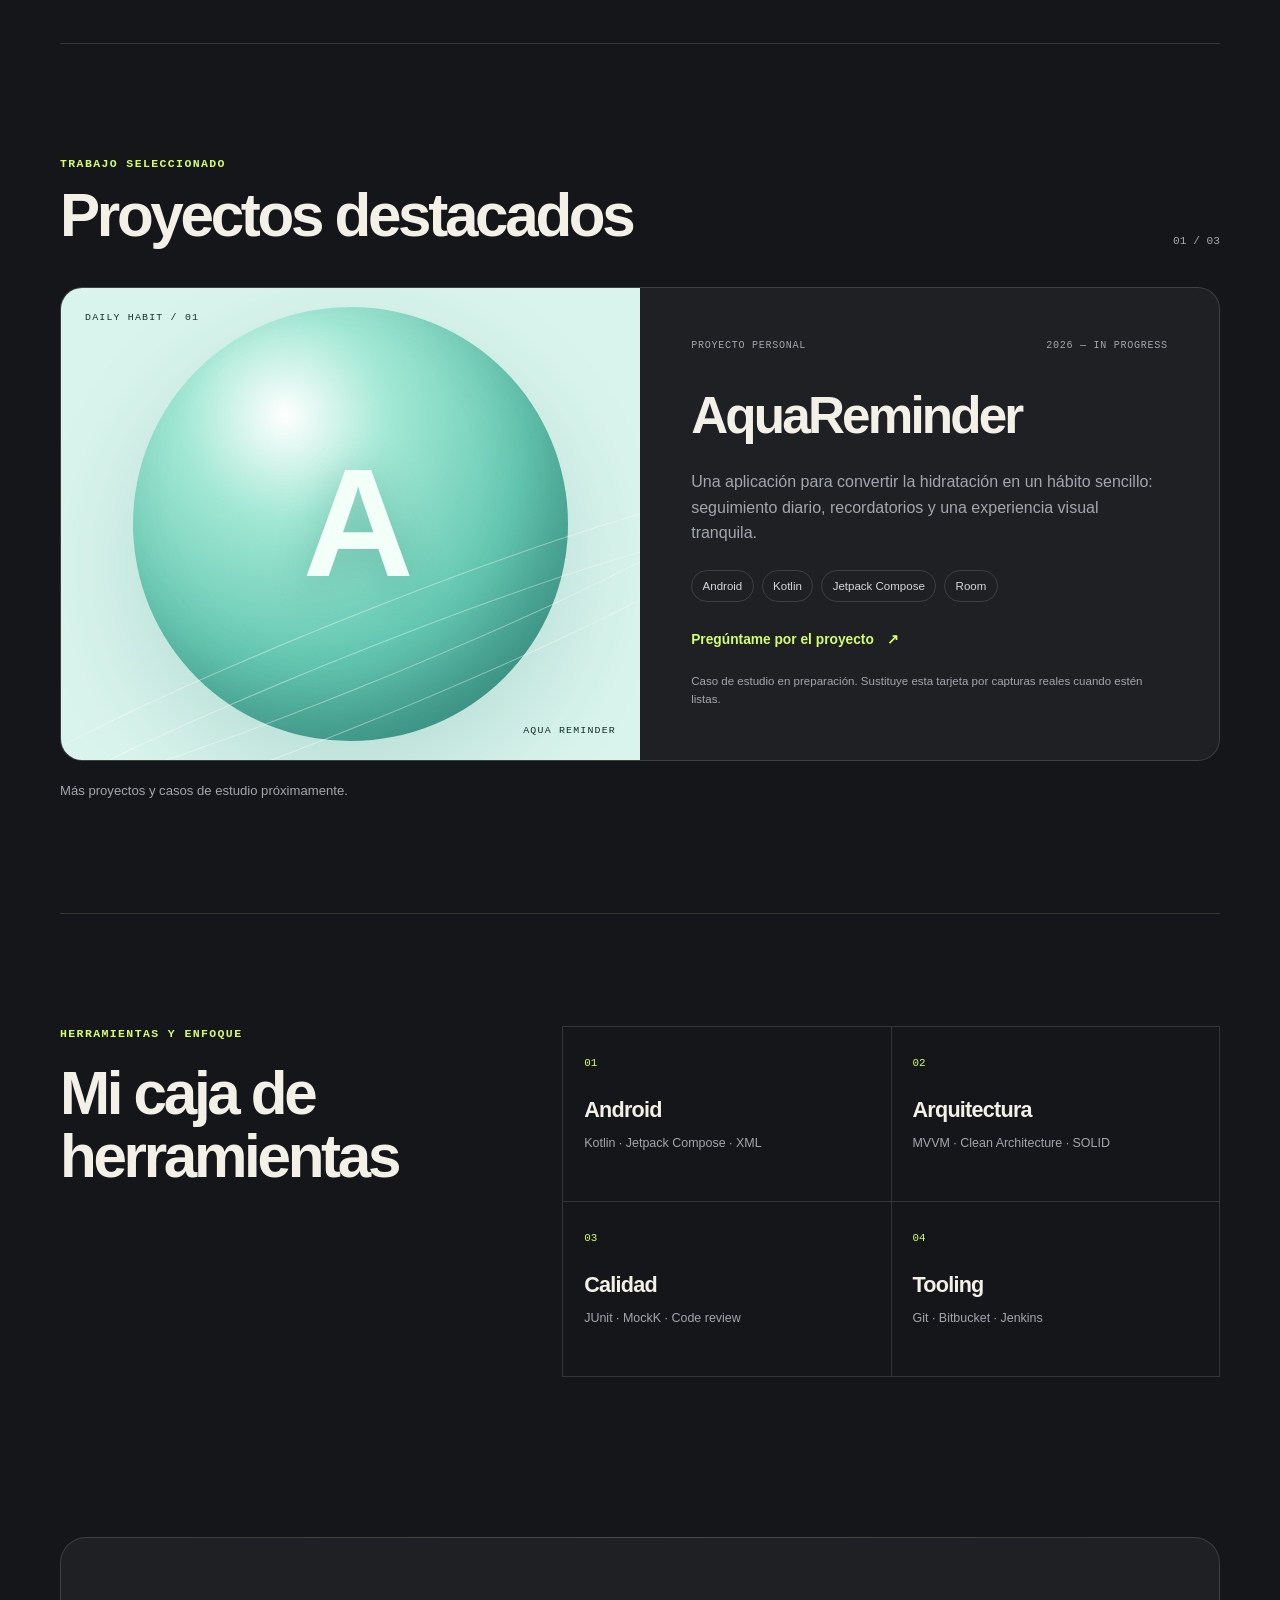
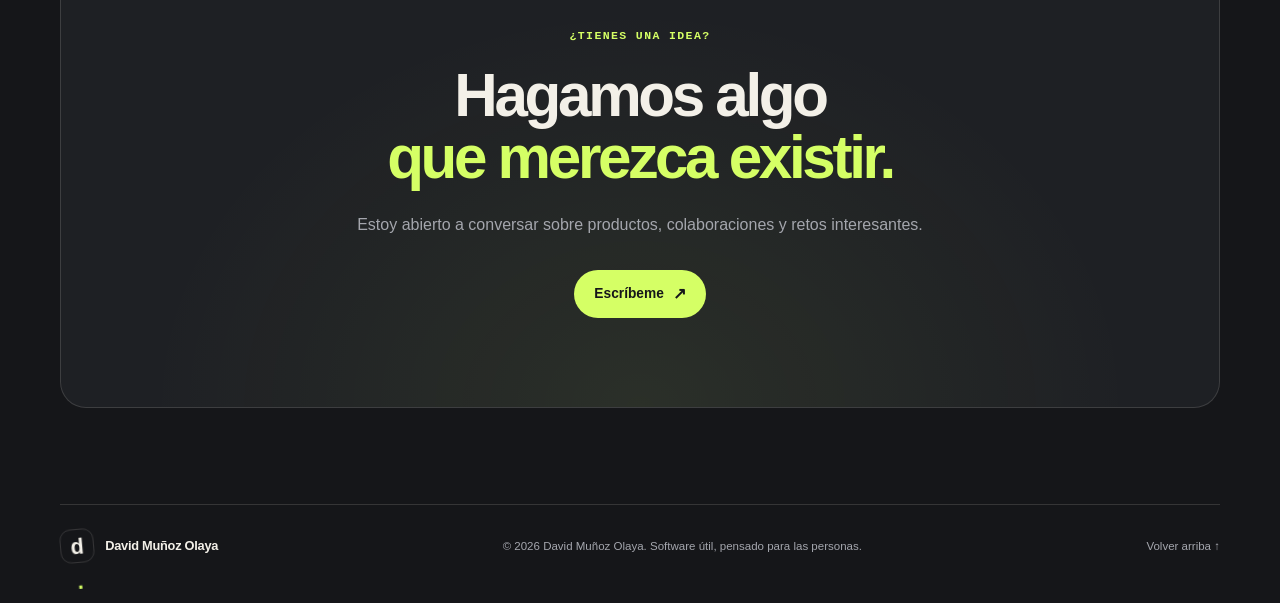
==== commit d1e51c68: "Added animations and fixed issues" ====
--- a/index.html
+++ b/index.html
@@ -29,7 +29,7 @@
       <a href="#projects" data-i18n="navProjects">Proyectos</a>
       <a href="#toolbox" data-i18n="navToolbox">Tecnologías</a>
       <a href="#contact" data-i18n="navContact">Contacto</a>
-      <button class="language-toggle" type="button" aria-label="Switch language">EN</button>
+      <button class="language-toggle" type="button" aria-label="Switch to English"><span class="is-active" data-lang="es">ES</span><span data-lang="en">EN</span></button>
     </nav>
   </header>
 
@@ -44,10 +44,10 @@
           <a class="button button-secondary" href="#contact" data-i18n="ctaContact">Hablemos</a>
         </div>
         <div class="social-links" aria-label="Enlaces profesionales">
-          <a href="https://github.com/" target="_blank" rel="noreferrer">GitHub <span aria-hidden="true">↗</span></a>
-          <a href="https://www.linkedin.com/" target="_blank" rel="noreferrer">LinkedIn <span aria-hidden="true">↗</span></a>
+          <a href="https://github.com/dmolaya" target="_blank" rel="noreferrer">GitHub <span aria-hidden="true">↗</span></a>
+          <a href="https://www.linkedin.com/in/david-muñoz-olaya" target="_blank" rel="noreferrer">LinkedIn <span aria-hidden="true">↗</span></a>
           <!-- TODO: replace with your real email address -->
-          <a href="mailto:hello@example.com" data-i18n-html="emailLink">Email <span aria-hidden="true">↗</span></a>
+          <a href="mailto:dmolaya.dev@gmail.com" data-i18n-html="emailLink">Email <span aria-hidden="true">↗</span></a>
         </div>
       </div>
 
--- a/css/styles.css
+++ b/css/styles.css
@@ -29,7 +29,12 @@
 .brand-mark span { color: var(--lime); }
 .primary-nav { display: flex; align-items: center; gap: 1.8rem; font-size: .82rem; color: var(--muted); }
 .primary-nav a:hover, .social-links a:hover, .back-top:hover { color: var(--lime); }
-.language-toggle { border: 1px solid var(--line); border-radius: 999px; padding: .45rem .7rem; color: var(--text); background: transparent; cursor: pointer; font-size: .75rem; }
+.language-toggle { position: relative; display: grid; grid-template-columns: 1fr 1fr; padding: 3px; border: 1px solid var(--line); border-radius: 999px; background: transparent; color: var(--muted); cursor: pointer; font: 600 .7rem/1 var(--font-mono); letter-spacing: .06em; transition: border-color .2s ease; }
+.language-toggle:hover { border-color: var(--lime); }
+.language-toggle::before { content: ""; position: absolute; top: 3px; bottom: 3px; left: 3px; width: calc(50% - 3px); border-radius: 999px; background: var(--lime); transition: transform .35s cubic-bezier(.4, 0, .2, 1); }
+.language-toggle[data-active="en"]::before { transform: translateX(100%); }
+.language-toggle span { position: relative; z-index: 1; padding: .45rem .65rem; text-align: center; transition: color .3s ease; }
+.language-toggle .is-active { color: var(--bg); }
 .menu-toggle { display: none; }
 .hero { min-height: min(760px, calc(100svh - 86px)); display: grid; grid-template-columns: 1.02fr .98fr; align-items: center; position: relative; padding-block: 5rem 7rem; gap: 2rem; }
 .hero-copy { position: relative; z-index: 2; animation: enter-up .8s both; }
@@ -138,7 +143,7 @@
   .menu-toggle > span:not(.sr-only) { display: block; width: 18px; height: 1px; background: var(--text); }
   .primary-nav { display: none; position: absolute; top: 72px; left: 1rem; right: 1rem; z-index: 10; padding: 1rem; flex-direction: column; align-items: stretch; gap: 0; background: var(--surface-raised); border: 1px solid var(--line); border-radius: 14px; }
   .primary-nav.is-open { display: flex; }
-  .primary-nav a, .primary-nav button { padding: .8rem; }
+  .primary-nav a { padding: .8rem; }
   .language-toggle { align-self: flex-start; margin: .5rem .8rem; }
   .hero { min-height: auto; padding-block: 4.5rem 5rem; }
   h1 { font-size: clamp(3.05rem, 14vw, 5rem); }
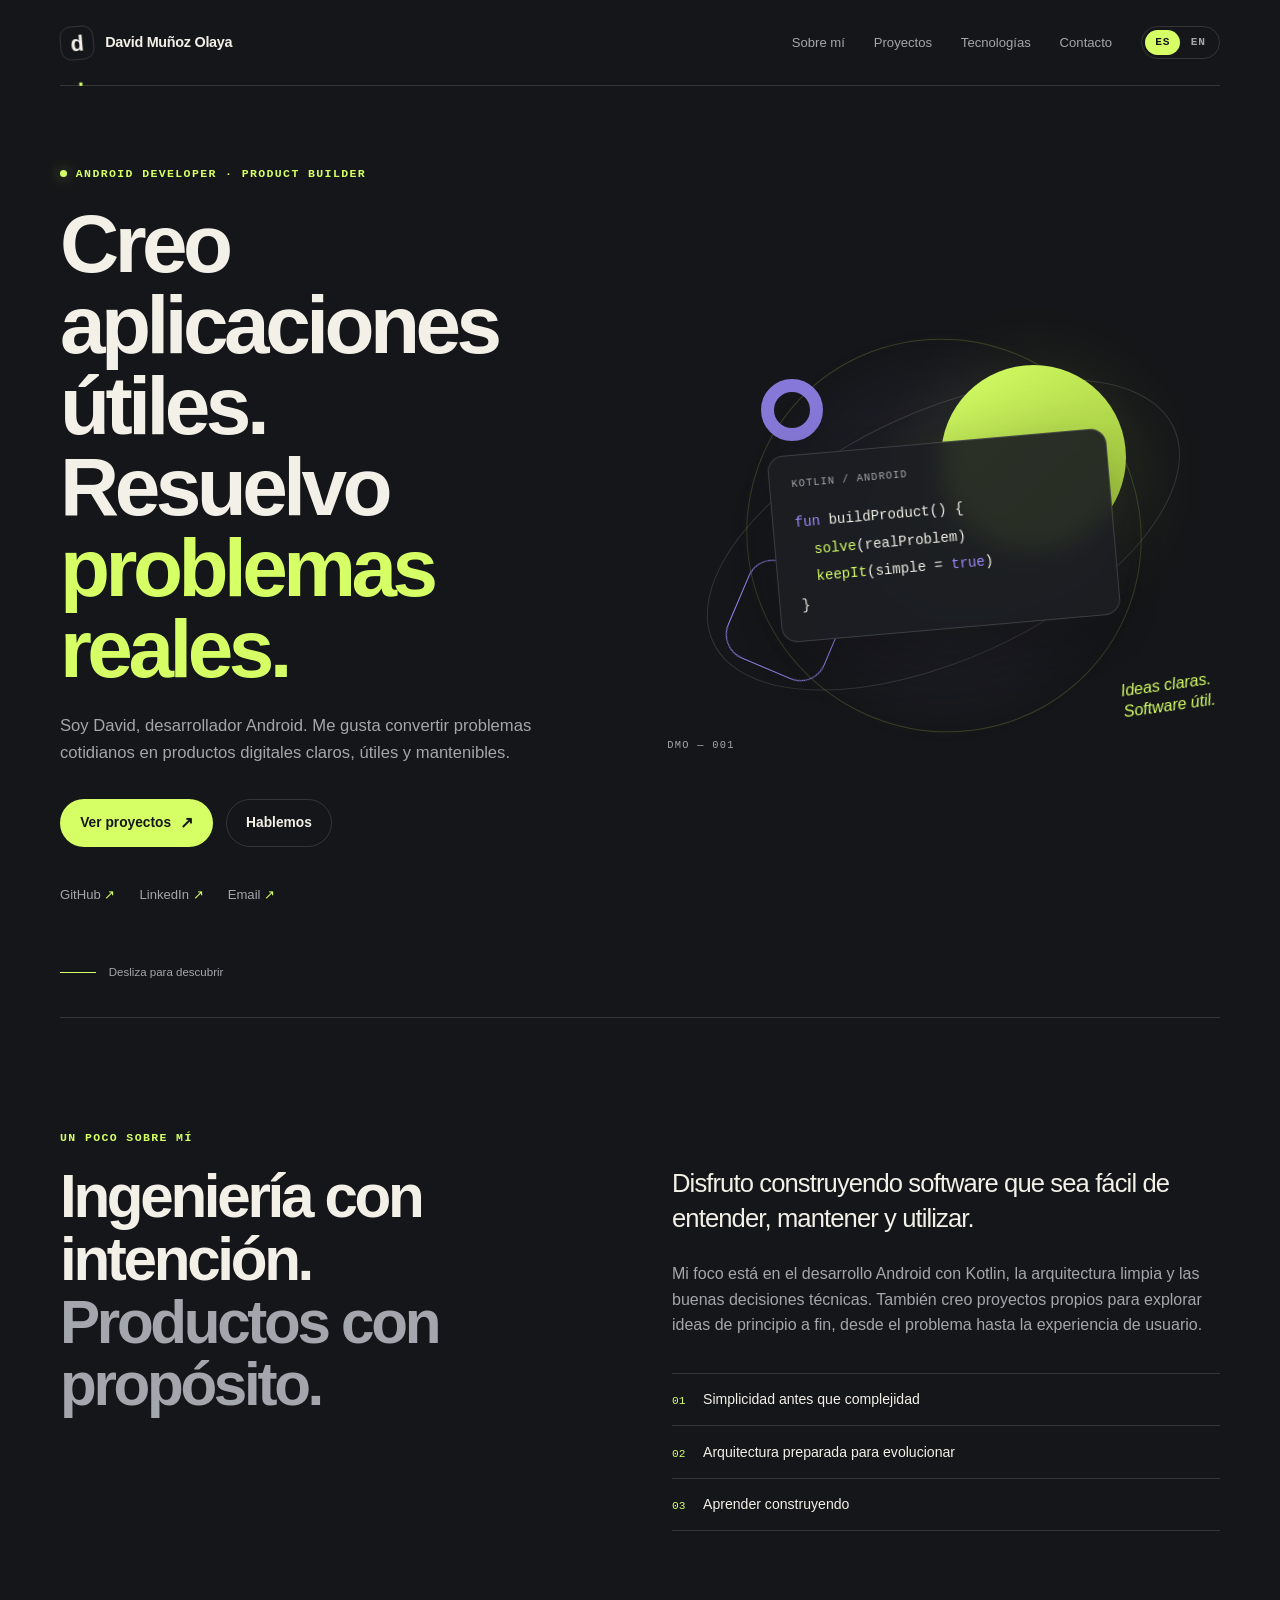
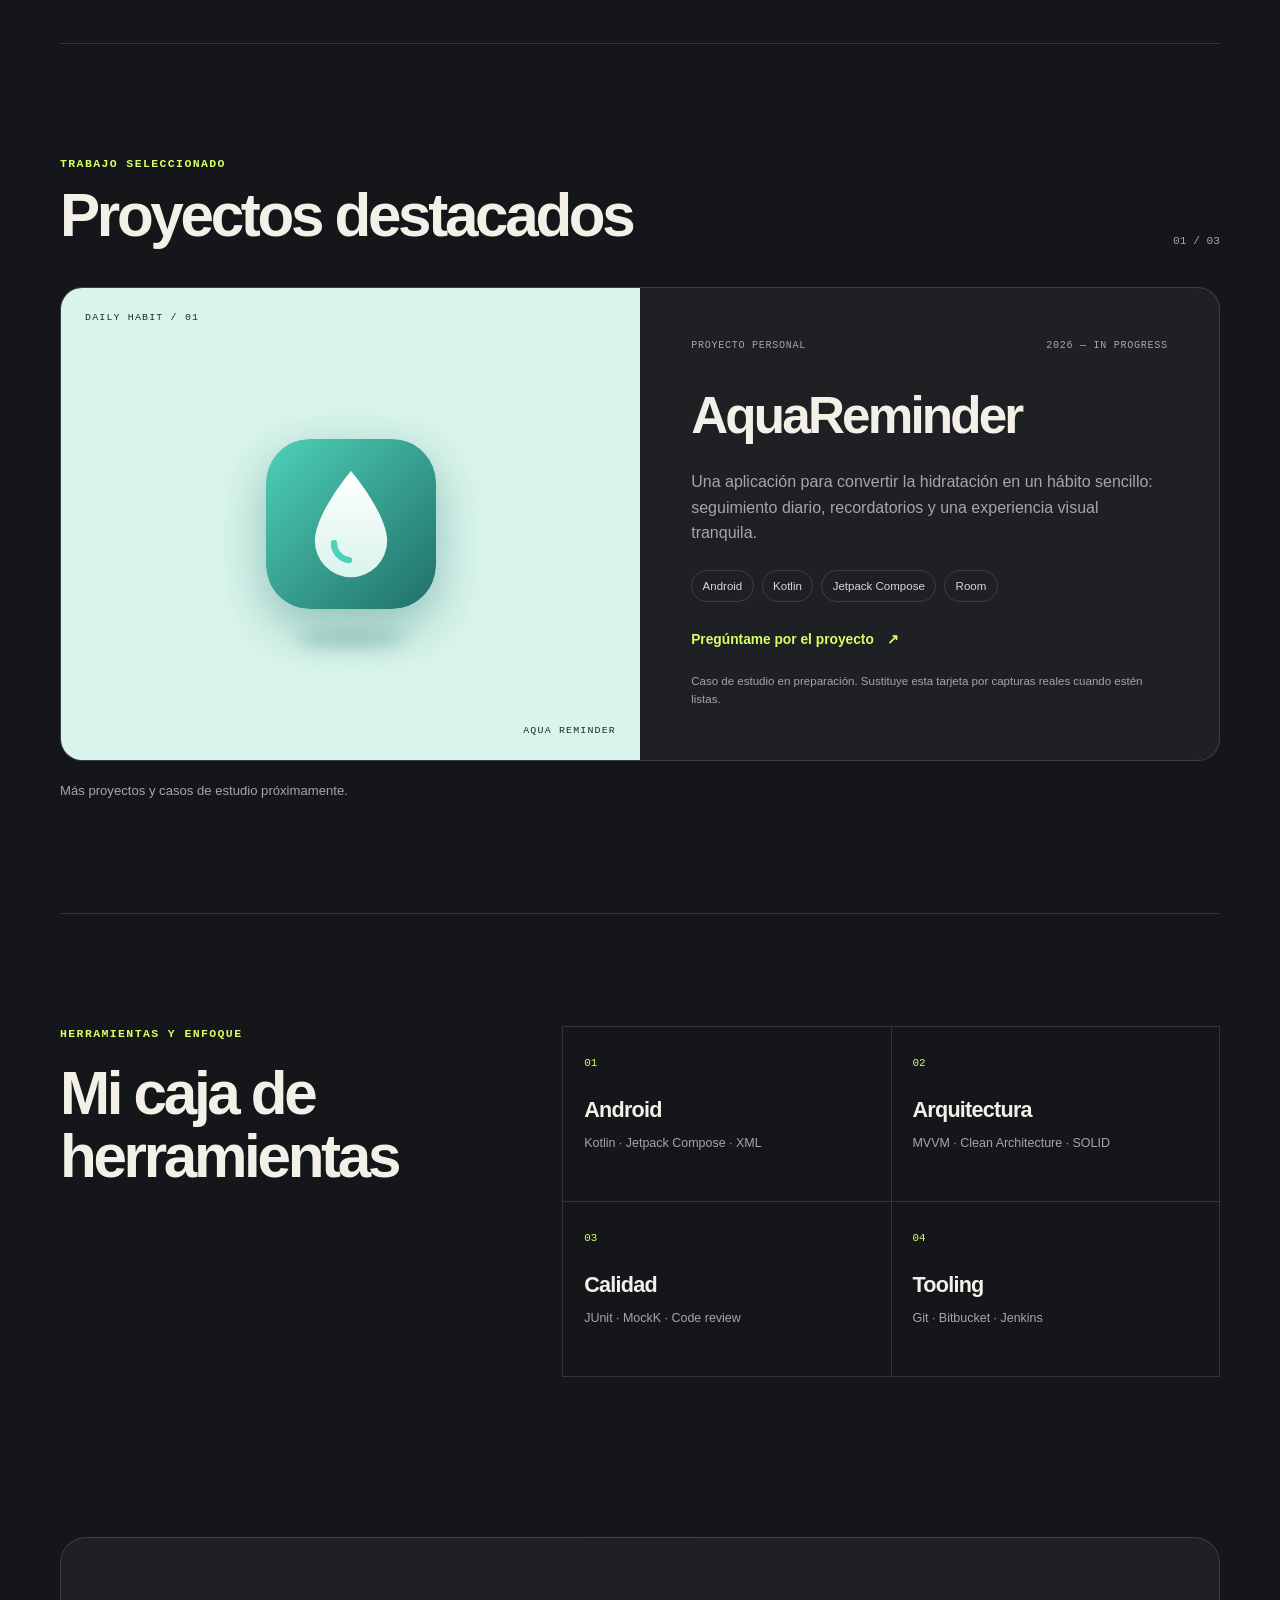
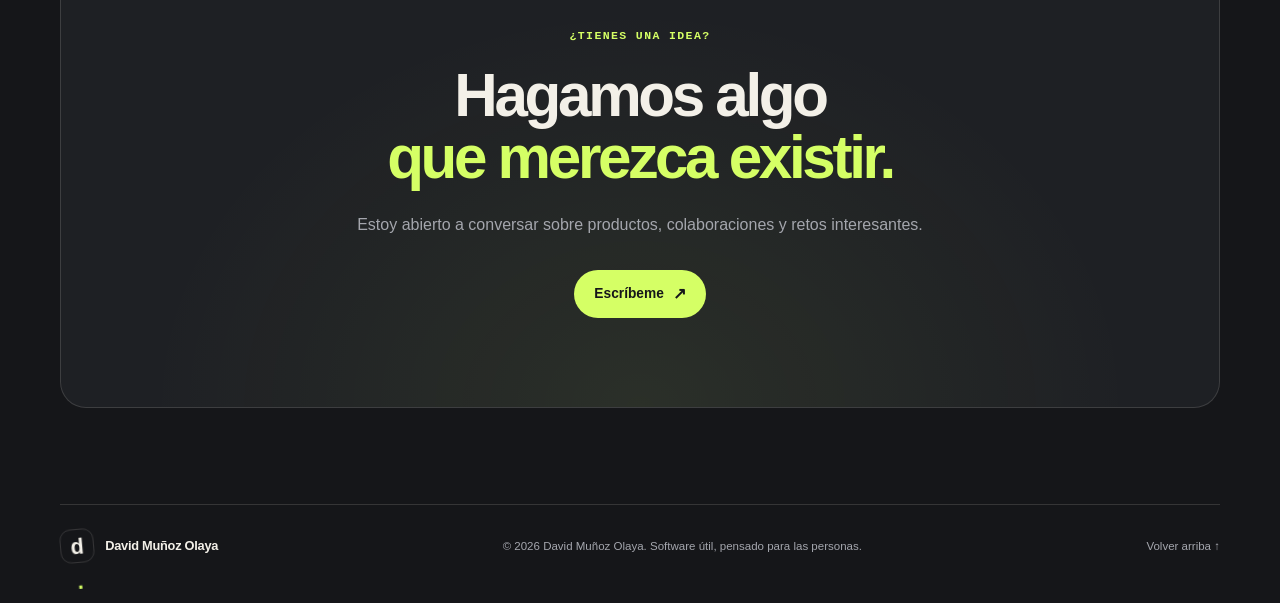
==== commit efbbc3dc: "Modified proyect animation and added app page" ====
--- a/index.html
+++ b/index.html
@@ -46,7 +46,6 @@
         <div class="social-links" aria-label="Enlaces profesionales">
           <a href="https://github.com/dmolaya" target="_blank" rel="noreferrer">GitHub <span aria-hidden="true">↗</span></a>
           <a href="https://www.linkedin.com/in/david-muñoz-olaya" target="_blank" rel="noreferrer">LinkedIn <span aria-hidden="true">↗</span></a>
-          <!-- TODO: replace with your real email address -->
           <a href="mailto:dmolaya.dev@gmail.com" data-i18n-html="emailLink">Email <span aria-hidden="true">↗</span></a>
         </div>
       </div>
@@ -93,12 +92,10 @@
       </div>
       <article class="project-card">
         <div class="project-visual aqua-visual">
-          <div class="aqua-orb"></div>
-          <div class="aqua-drop">A</div>
+          <span class="aqua-shadow" aria-hidden="true"></span>
+          <img class="aqua-logo" src="assets/aquareminder-logo.svg" alt="Logo de AquaReminder" width="160" height="160">
           <div class="aqua-label aqua-label-top">DAILY HABIT / 01</div>
           <div class="aqua-label aqua-label-bottom">AQUA REMINDER</div>
-          <div class="water-line water-line-one"></div>
-          <div class="water-line water-line-two"></div>
         </div>
         <div class="project-details">
           <div class="project-meta"><span data-i18n="personalProject">PROYECTO PERSONAL</span><span>2026 — IN PROGRESS</span></div>
@@ -107,7 +104,7 @@
           <ul class="tag-list" aria-label="Tecnologías">
             <li>Android</li><li>Kotlin</li><li>Jetpack Compose</li><li>Room</li>
           </ul>
-          <a class="text-link" href="mailto:hello@example.com?subject=AquaReminder" data-i18n-html="aquaLink">Pregúntame por el proyecto <span aria-hidden="true">↗</span></a>
+          <a class="text-link" href="aquareminder.html" data-i18n-html="aquaLink">Pregúntame por el proyecto <span aria-hidden="true">↗</span></a>
           <p class="project-note" data-i18n="projectNote">Caso de estudio en preparación. Sustituye esta tarjeta por capturas reales cuando estén listas.</p>
         </div>
       </article>
--- a/css/styles.css
+++ b/css/styles.css
@@ -91,12 +91,10 @@
 .section-count { color: var(--muted); font: .7rem var(--font-mono); }
 .project-card { display: grid; grid-template-columns: 1fr 1fr; min-height: 420px; border: 1px solid var(--line); border-radius: 22px; overflow: hidden; background: var(--surface); }
 .project-visual { position: relative; min-height: 360px; overflow: hidden; background: #d9f4ec; color: #152d2a; display: grid; place-items: center; isolation: isolate; }
-.aqua-orb { position: absolute; width: 75%; aspect-ratio: 1; border-radius: 50%; background: radial-gradient(circle at 35% 25%, #fff 0, #a2e8d4 24%, #65c8b2 57%, #2c8279 100%); box-shadow: inset -25px -35px 60px #174f4730, 0 40px 100px #2c827930; animation: aqua-breathe 7s ease-in-out infinite; }
-.aqua-drop { position: relative; z-index: 1; font: 600 clamp(5rem, 12vw, 10rem)/1 var(--font-display); letter-spacing: -.1em; color: #f3fff9; text-shadow: 0 8px 40px #1c70634d; }
+.aqua-shadow { position: absolute; bottom: 24%; width: 110px; height: 16px; border-radius: 50%; background: #1c706340; filter: blur(8px); animation: aqua-shadow 5s ease-in-out infinite; }
+.aqua-logo { position: relative; z-index: 1; width: clamp(110px, 20vw, 170px); height: auto; border-radius: 26%; box-shadow: 0 18px 50px #1c706366; animation: aqua-float 5s ease-in-out infinite; }
 .aqua-label { position: absolute; z-index: 2; font: .62rem var(--font-mono); letter-spacing: .12em; }
 .aqua-label-top { top: 1.5rem; left: 1.5rem; }.aqua-label-bottom { bottom: 1.5rem; right: 1.5rem; }
-.water-line { position: absolute; width: 140%; height: 70px; border: 1px solid #ffffff65; border-radius: 50%; transform: rotate(-22deg); }
-.water-line-one { bottom: 15%; }.water-line-two { bottom: 7%; }
 .project-details { align-self: center; padding: clamp(1.5rem, 4vw, 3.2rem); }
 .project-meta { display: flex; flex-wrap: wrap; gap: .6rem 1rem; justify-content: space-between; color: var(--muted); font: .63rem var(--font-mono); letter-spacing: .07em; }
 .project-details h3 { margin: 1.5rem 0 .8rem; font-size: clamp(2.3rem, 4vw, 3.8rem); }
@@ -105,6 +103,19 @@
 .tag-list li { padding: .35rem .65rem; border: 1px solid var(--line); border-radius: 999px; color: #d6d7dc; font-size: .72rem; }
 .text-link { display: inline-flex; gap: .8rem; color: var(--lime); font-size: .86rem; font-weight: 600; }
 .project-note { margin: 1.3rem 0 0; color: var(--muted); font-size: .72rem; }
+.back-link { display: inline-block; margin-bottom: 2.5rem; color: var(--muted); font-size: .82rem; transition: color .2s ease; }
+.back-link:hover { color: var(--lime); }
+.project-page-hero { padding-block: 4rem 5rem; }
+.project-page-intro { display: flex; align-items: center; gap: 2.2rem; }
+.project-page-logo { width: clamp(96px, 14vw, 150px); height: auto; border-radius: 26%; box-shadow: 0 18px 50px #1c706340; flex: 0 0 auto; }
+.project-page-intro h1 { margin-bottom: 1rem; font-size: clamp(2.8rem, 6vw, 5.2rem); }
+.project-page-intro .eyebrow { margin-bottom: .8rem; }
+.project-page-intro .hero-description { margin-bottom: 0; }
+.project-facts { display: grid; grid-template-columns: repeat(4, 1fr); gap: 1px; margin: 3.5rem 0 0; border: 1px solid var(--line); border-radius: 16px; overflow: hidden; background: var(--line); }
+.project-facts div { padding: 1.1rem 1.3rem; background: var(--surface); }
+.project-facts dt { margin-bottom: .4rem; color: var(--muted); font: .65rem var(--font-mono); letter-spacing: .1em; text-transform: uppercase; }
+.project-facts dd { margin: 0; font-size: .9rem; font-weight: 600; }
+.feature-grid { display: grid; grid-template-columns: repeat(3, 1fr); margin-top: 3rem; border-top: 1px solid var(--line); border-left: 1px solid var(--line); }
 .coming-soon { margin: 1.2rem 0 0; color: var(--muted); font-size: .82rem; }
 .toolbox-section { display: grid; grid-template-columns: .8fr 1.2fr; gap: 4rem; }
 .toolbox-grid { display: grid; grid-template-columns: repeat(2, 1fr); border-top: 1px solid var(--line); border-left: 1px solid var(--line); }
@@ -125,8 +136,11 @@
 @keyframes float { 0%,100% { translate: 0 0; } 50% { translate: 0 -18px; } }
 @keyframes square-float { 0%,100% { translate: 0 0; rotate: 23deg; } 50% { translate: 10px -15px; rotate: 35deg; } }
 @keyframes orbit-drift { from { translate: -8px 3px; scale: .98; } to { translate: 8px -4px; scale: 1.02; } }
-@keyframes aqua-breathe { 0%,100% { transform: scale(.97) translateY(0); } 50% { transform: scale(1.03) translateY(-8px); } }
+@keyframes aqua-float { 0%,100% { transform: translateY(0); } 50% { transform: translateY(-14px); } }
+@keyframes aqua-shadow { 0%,100% { transform: scale(1); opacity: .9; } 50% { transform: scale(.8); opacity: .5; } }
 @media (max-width: 850px) {
+  .project-facts { grid-template-columns: 1fr 1fr; }
+  .feature-grid { grid-template-columns: 1fr; }
   .hero { grid-template-columns: 1fr; padding-top: 5rem; gap: 1rem; }
   .hero-art { min-height: 380px; }
   .hero-copy { max-width: 760px; }
@@ -137,6 +151,7 @@
   .toolbox-section .section-heading { max-width: 650px; }
 }
 @media (max-width: 620px) {
+  .project-page-intro { flex-direction: column; align-items: flex-start; gap: 1.5rem; }
   .section-wrap, .site-header { width: min(100% - 2rem, var(--wrap)); }
   .site-header { height: 72px; }
   .menu-toggle { display: flex; flex-direction: column; gap: 5px; padding: .7rem; border: 1px solid var(--line); border-radius: 10px; background: transparent; }
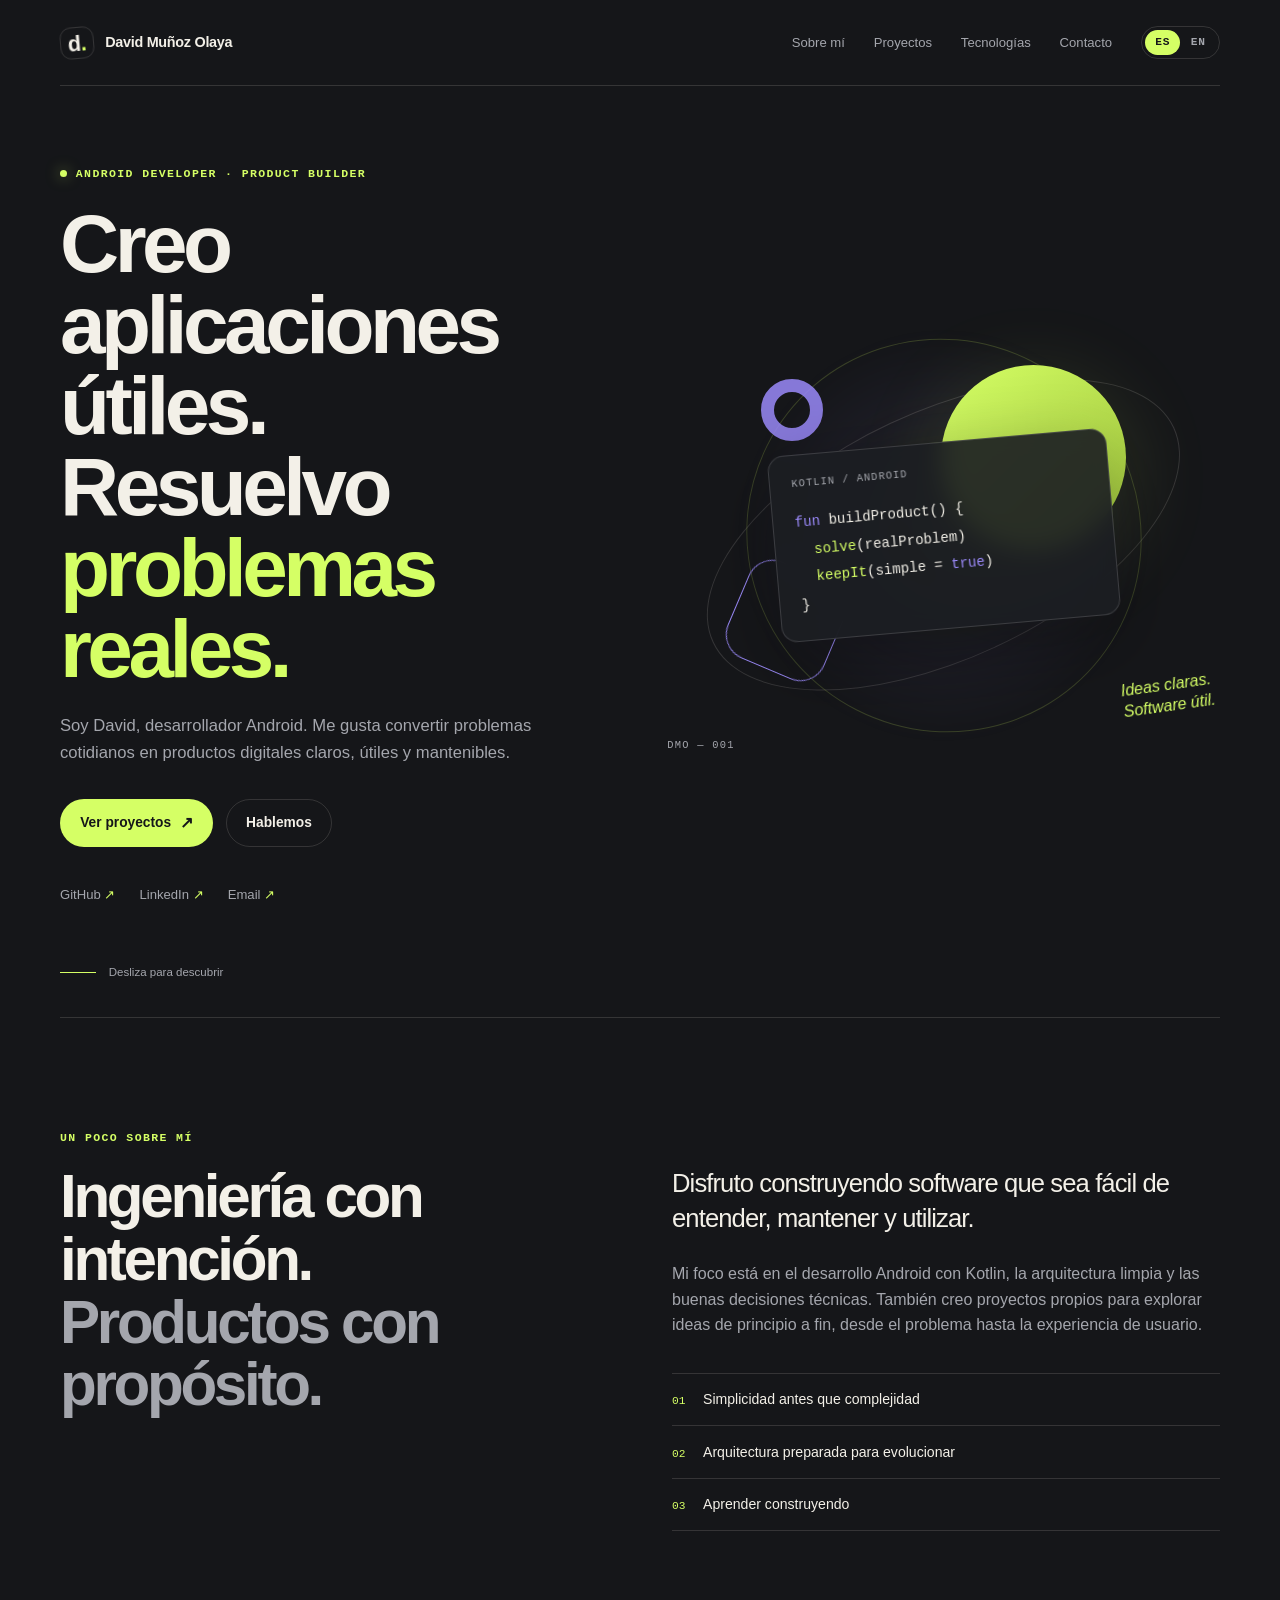
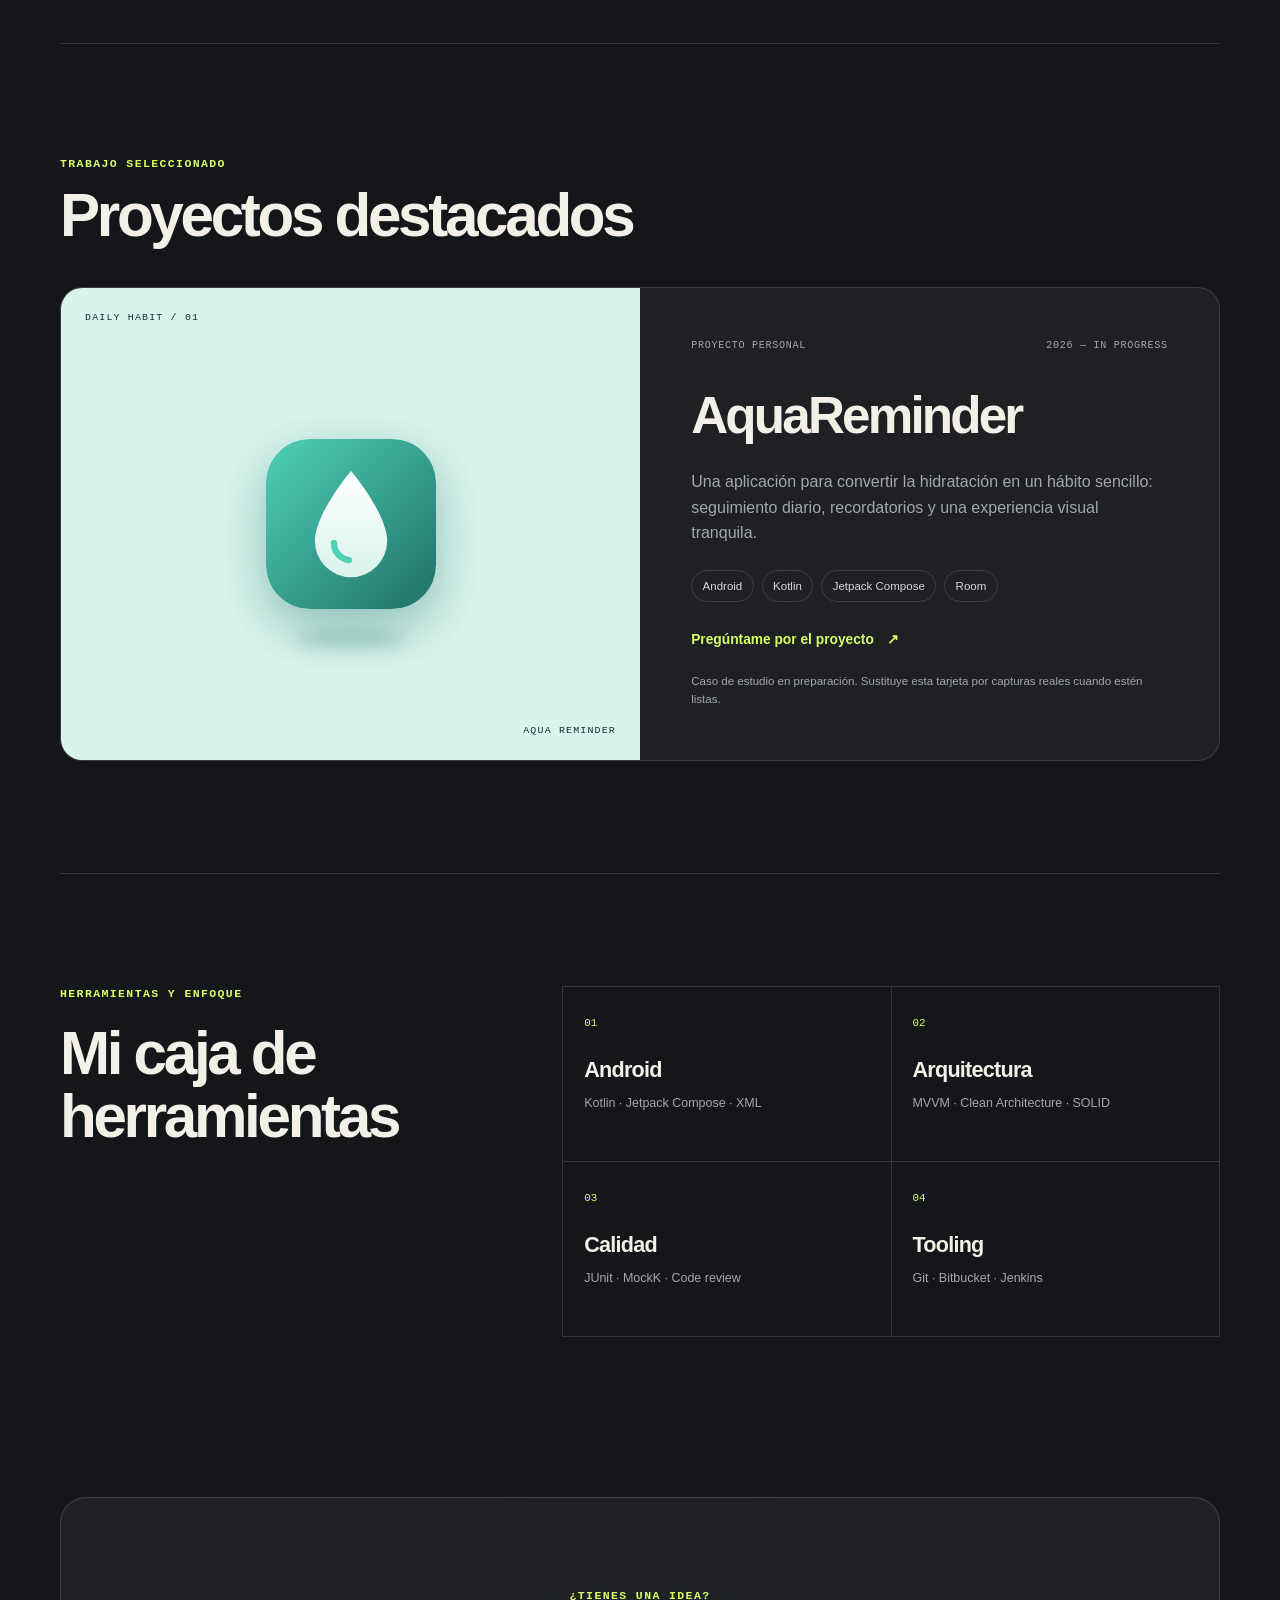
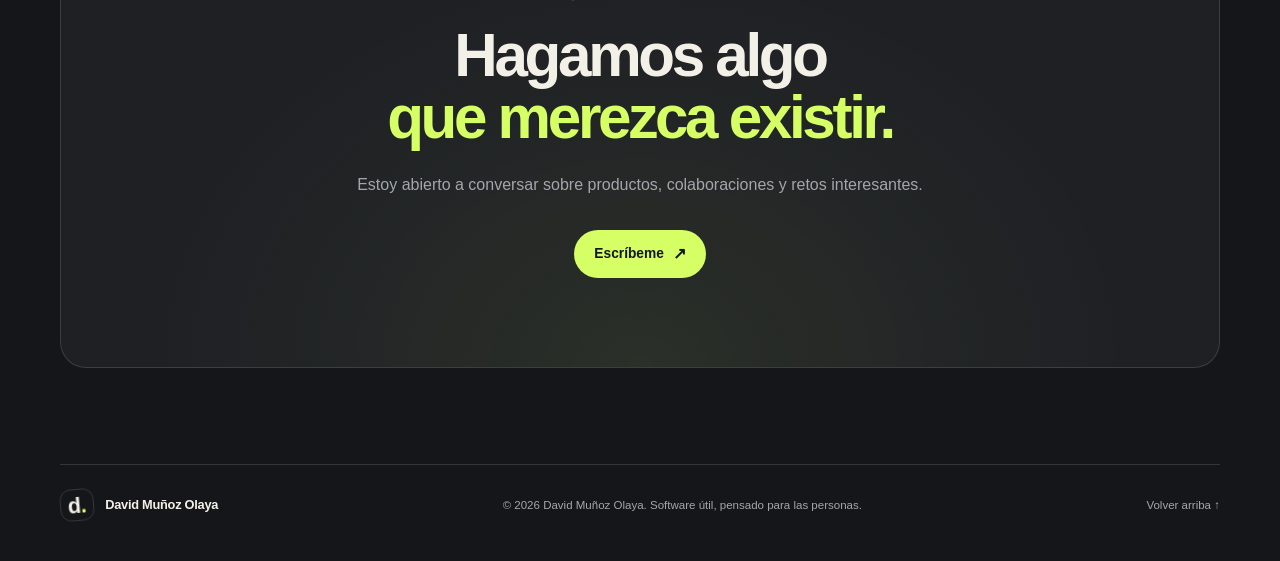
==== commit c03ddb0c: "Modified some details" ====
--- a/index.html
+++ b/index.html
@@ -88,7 +88,6 @@
           <p class="eyebrow" data-i18n="projectsEyebrow">TRABAJO SELECCIONADO</p>
           <h2 data-i18n="projectsTitle">Proyectos destacados</h2>
         </div>
-        <span class="section-count">01 / 03</span>
       </div>
       <article class="project-card">
         <div class="project-visual aqua-visual">
@@ -108,7 +107,6 @@
           <p class="project-note" data-i18n="projectNote">Caso de estudio en preparación. Sustituye esta tarjeta por capturas reales cuando estén listas.</p>
         </div>
       </article>
-      <p class="coming-soon" data-i18n="moreProjects">Más proyectos y casos de estudio próximamente.</p>
     </section>
 
     <section class="section section-wrap toolbox-section" id="toolbox">
--- a/css/styles.css
+++ b/css/styles.css
@@ -25,7 +25,7 @@
 .section-wrap { width: min(var(--wrap), calc(100% - 3rem)); margin-inline: auto; }
 .site-header { position: sticky; top: 0; z-index: 20; width: min(var(--wrap), calc(100% - 3rem)); height: 86px; margin-inline: auto; display: flex; align-items: center; justify-content: space-between; border-bottom: 1px solid var(--line); background: var(--bg); }
 .brand { display: inline-flex; align-items: center; gap: .7rem; font-size: .9rem; font-weight: 650; letter-spacing: -.02em; }
-.brand-mark { display: grid; place-items: center; width: 34px; height: 34px; border: 1px solid var(--line); border-radius: 11px; font-family: var(--font-display); font-size: 1.35rem; font-weight: 700; transform: rotate(-5deg); }
+.brand-mark { display: block; width: 34px; height: 32px; line-height: 32px; text-align: center; border: 1px solid var(--line); border-radius: 11px; font-family: var(--font-display); font-size: 1.35rem; font-weight: 700; transform: rotate(-5deg); }
 .brand-mark span { color: var(--lime); }
 .primary-nav { display: flex; align-items: center; gap: 1.8rem; font-size: .82rem; color: var(--muted); }
 .primary-nav a:hover, .social-links a:hover, .back-top:hover { color: var(--lime); }
@@ -71,6 +71,9 @@
 .code-purple { color: var(--violet); }.code-green { color: var(--lime); }
 .art-note { position: absolute; right: 1%; bottom: 7%; color: var(--lime); font: italic 1rem/1.3 var(--font-display); transform: rotate(-8deg); }
 .art-index { position: absolute; left: 0; bottom: 3%; color: var(--muted); font: .65rem var(--font-mono); letter-spacing: .12em; }
+.to-top { position: fixed; right: 1.4rem; bottom: 1.4rem; z-index: 30; display: grid; place-items: center; width: 46px; height: 46px; border: 1px solid var(--line); border-radius: 50%; background: var(--bg); color: var(--lime); font-size: 1.2rem; font-weight: 700; cursor: pointer; opacity: 0; transform: translateY(12px); pointer-events: none; transition: opacity .25s, transform .25s, background .2s, color .2s; }
+.to-top.is-visible { opacity: 1; transform: none; pointer-events: auto; }
+.to-top:hover { background: var(--lime); color: var(--bg); }
 .scroll-cue { position: absolute; bottom: 2.2rem; left: 0; display: flex; align-items: center; gap: .8rem; color: var(--muted); font-size: .72rem; }
 .scroll-line { width: 36px; height: 1px; background: var(--lime); }
 .section { padding-block: 7rem; border-top: 1px solid var(--line); }
@@ -88,7 +91,6 @@
 .projects-section { border-top: 1px solid var(--line); }
 .section-topline { display: flex; align-items: end; justify-content: space-between; margin-bottom: 2.5rem; }
 .section-topline .eyebrow { margin-bottom: .8rem; }
-.section-count { color: var(--muted); font: .7rem var(--font-mono); }
 .project-card { display: grid; grid-template-columns: 1fr 1fr; min-height: 420px; border: 1px solid var(--line); border-radius: 22px; overflow: hidden; background: var(--surface); }
 .project-visual { position: relative; min-height: 360px; overflow: hidden; background: #d9f4ec; color: #152d2a; display: grid; place-items: center; isolation: isolate; }
 .aqua-shadow { position: absolute; bottom: 24%; width: 110px; height: 16px; border-radius: 50%; background: #1c706340; filter: blur(8px); animation: aqua-shadow 5s ease-in-out infinite; }
@@ -168,7 +170,6 @@
   .art-note { font-size: .82rem; }.scroll-cue { bottom: 1.4rem; }
   .section { padding-block: 4.5rem; }
   .section-topline { align-items: start; gap: 1rem; }
-  .section-count { padding-top: .3rem; }
   .project-visual { min-height: 270px; }
   .project-details { padding: 1.4rem; }
   .project-meta { font-size: .58rem; }
